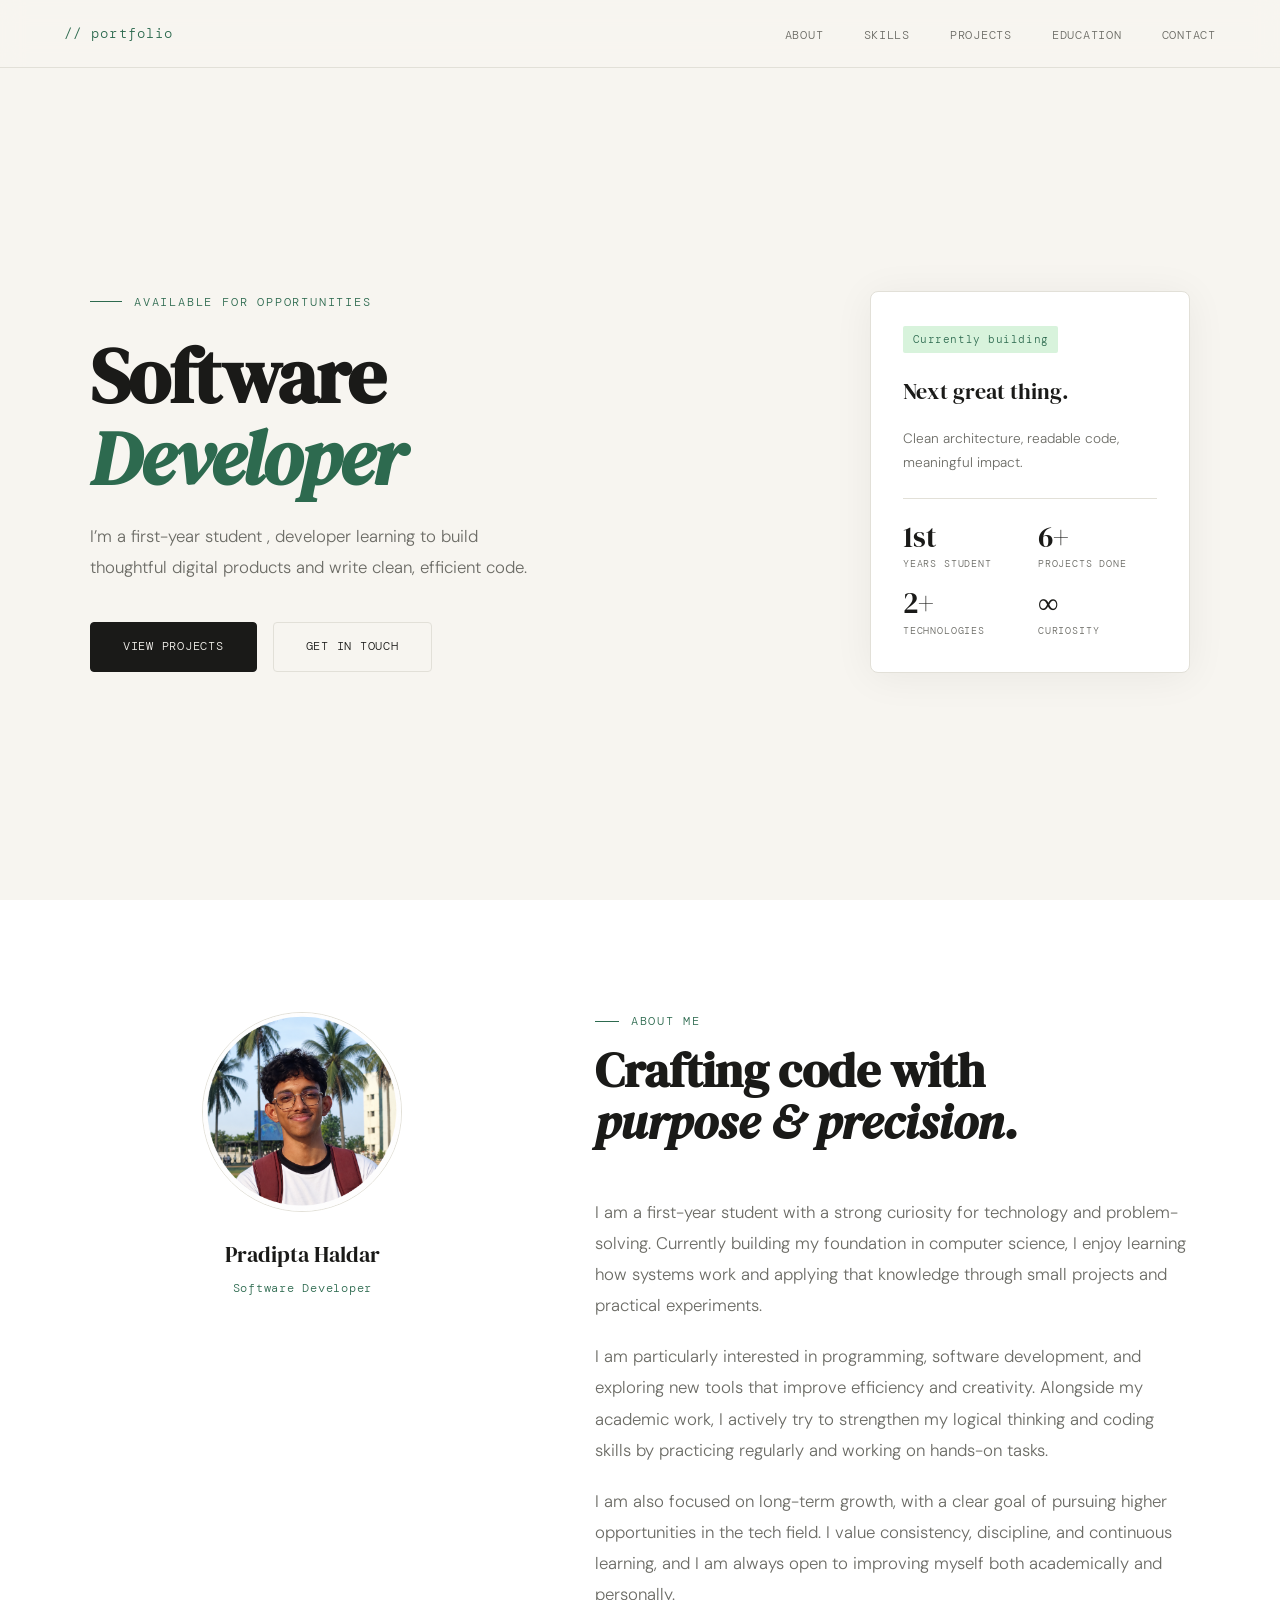
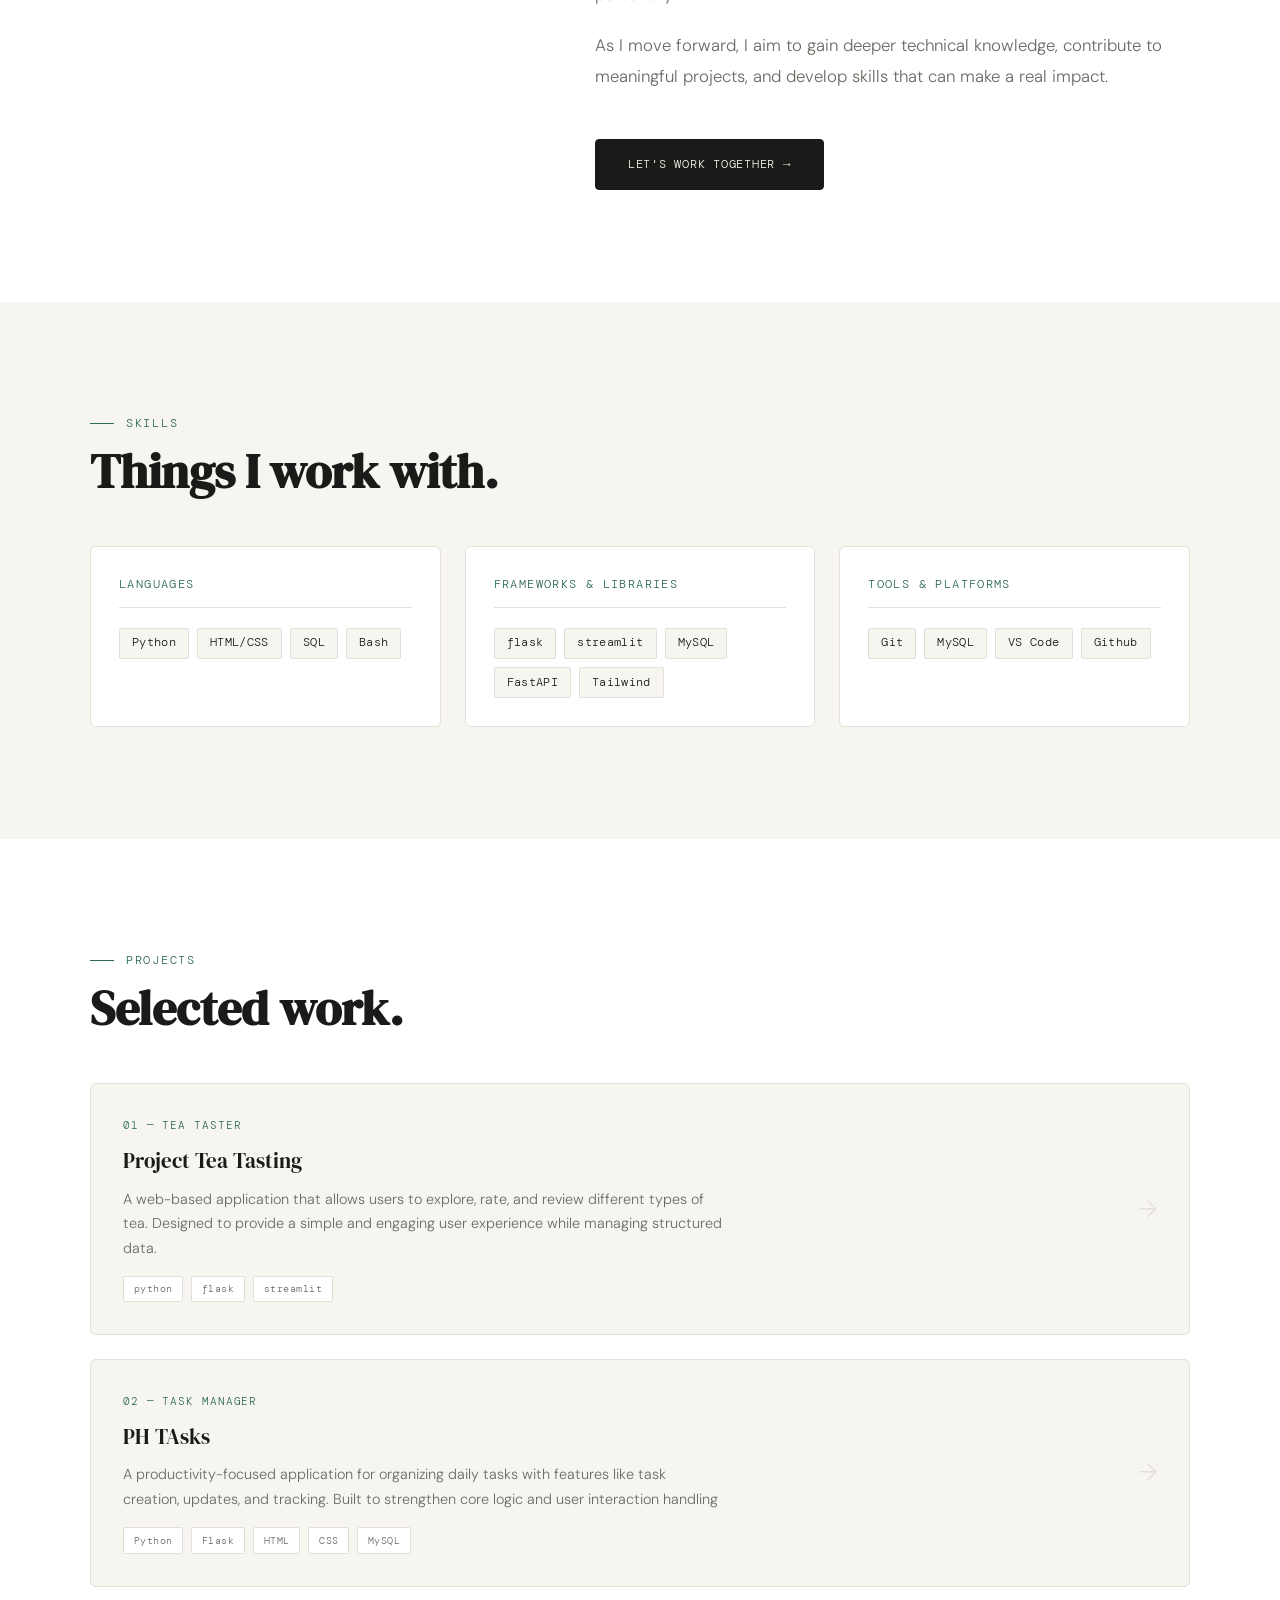
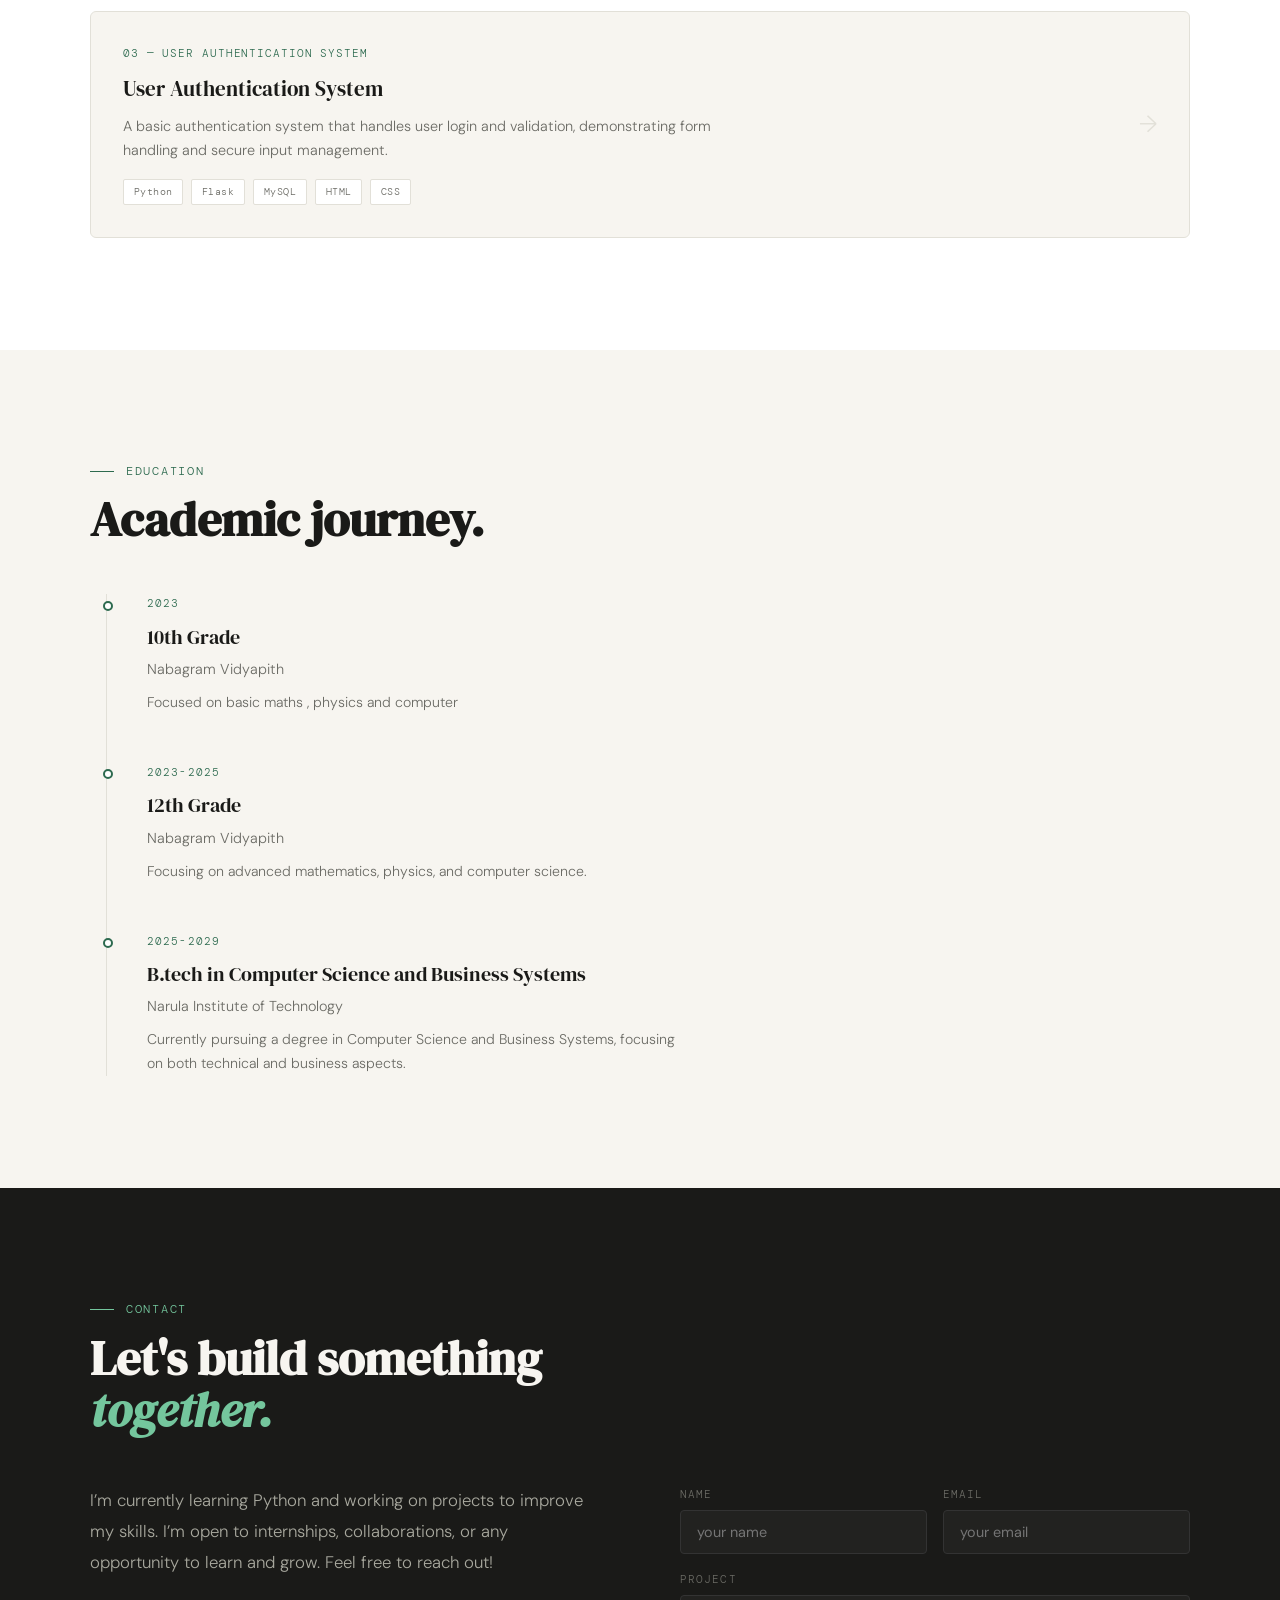
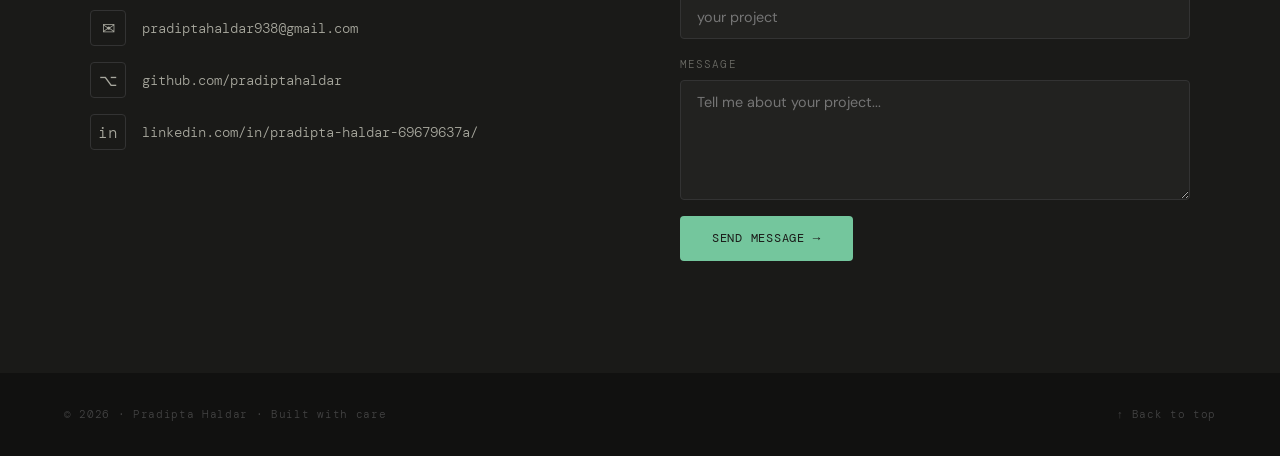
==== index.html @ 2522b7e7 "portfolio setup" ====
<!DOCTYPE html>
<html lang="en">
<head>
  <meta charset="UTF-8" />
  <meta name="viewport" content="width=device-width, initial-scale=1.0"/>
  <title>Portfolio — Software Developer</title>
  <link rel="preconnect" href="https://fonts.googleapis.com">
  <link href="https://fonts.googleapis.com/css2?family=DM+Serif+Display:ital@0;1&family=DM+Mono:wght@300;400;500&family=DM+Sans:wght@300;400;500&display=swap" rel="stylesheet">
  <link rel="stylesheet" href="css/style.css">
</head>
<body>

  <!-- NAV -->
  <nav>
    <a href="#hero" class="nav-logo">// portfolio</a>
    <ul class="nav-links">
      <li><a href="#about">About</a></li>
      <li><a href="#skills">Skills</a></li>
      <li><a href="#projects">Projects</a></li>
      <li><a href="#education">Education</a></li>
      <li><a href="#contact">Contact</a></li>
    </ul>
  </nav>

  <!-- HERO -->
  <section id="hero">
    <div class="hero-grid">
      <div>
        <div class="hero-label">Available for opportunities</div>
        <h1>Software<br><em>Developer</em></h1>
        <p class="hero-desc">
          I’m a first-year student , developer learning to build thoughtful digital products and write clean, efficient code.
        </p>
        <div class="hero-actions">
          <a href="#projects" class="btn btn-primary">View Projects</a>
          <a href="#contact" class="btn btn-outline">Get in Touch</a>
        </div>
      </div>
      <div class="hero-visual">
        <div class="hero-card">
          <span class="card-tag">Currently building</span>
          <div class="card-title">Next great thing.</div>
          <p class="card-description">
              Clean architecture, readable code, meaningful impact.
          </p>
          <div class="card-stats">
            <div>
              <div class="stat-val">1st</div>
              <div class="stat-label">Years student</div>
            </div>
            <div>
              <div class="stat-val">6+</div>
              <div class="stat-label">Projects done</div>
            </div>
            <div>
              <div class="stat-val">2+</div>
              <div class="stat-label">Technologies</div>
            </div>
            <div>
              <div class="stat-val">∞</div>
              <div class="stat-label">Curiosity</div>
            </div>
          </div>
        </div>
      </div>
    </div>
  </section>

  <!-- ABOUT -->
  <section id="about">
    <div class="section-inner">
      <div class="about-grid">
        <div class="about-sticky">
          <div class="avatar-box">
    <img src="images/profile.jpg" alt="Profile Picture">
</div>
          <div class="about-name">Pradipta Haldar</div>
          <div class="about-role">Software Developer</div>
        </div>
        <div class="about-text fade-in">
          <div class="section-label">About Me</div>
          <h2>Crafting code with<br><em>purpose &amp; precision.</em></h2>
          <p>
            I am a first-year student with a strong curiosity for technology and problem-solving. Currently building my foundation in computer science, I enjoy learning how systems work and applying that knowledge through small projects and practical experiments.
          </p>
          <p>
            I am particularly interested in programming, software development, and exploring new tools that improve efficiency and creativity. Alongside my academic work, I actively try to strengthen my logical thinking and coding skills by practicing regularly and working on hands-on tasks.
          </p>
          <p>
            I am also focused on long-term growth, with a clear goal of pursuing higher opportunities in the tech field. I value consistency, discipline, and continuous learning, and I am always open to improving myself both academically and personally.
          </p>
          <p>
            As I move forward, I aim to gain deeper technical knowledge, contribute to meaningful projects, and develop skills that can make a real impact.
          </p>
          <br>
          <a href="#contact" class="btn btn-primary about-button">
            Let's work together →
          </a>
        </div>
      </div>
    </div>
  </section>

  <!-- SKILLS -->
  <section id="skills">
    <div class="section-inner">
      <div class="section-label">Skills</div>
      <h2>Things I work with.</h2>
      <div class="skills-grid">
        <div class="skill-group fade-in">
          <div class="skill-group-title">Languages</div>
          <ul class="skill-list">
            <li class="skill-tag">Python</li>
            <li class="skill-tag">HTML/CSS</li>
            <li class="skill-tag">SQL</li>
            <li class="skill-tag">Bash</li>
          </ul>
        </div>
        <div class="skill-group fade-in">
          <div class="skill-group-title">Frameworks &amp; Libraries</div>
          <ul class="skill-list">
            <li class="skill-tag">flask</li>
            <li class="skill-tag">streamlit</li>
            <li class="skill-tag">MySQL</li>
            <li class="skill-tag">FastAPI</li>
            <li class="skill-tag">Tailwind</li>
          </ul>
        </div>
        <div class="skill-group fade-in">
          <div class="skill-group-title">Tools &amp; Platforms</div>
          <ul class="skill-list">
            <li class="skill-tag">Git</li>
            <li class="skill-tag">MySQL</li>
            <li class="skill-tag">VS Code</li>
            <li class="skill-tag">Github</li>
          </ul>
        </div>
      </div>
    </div>
  </section>

  <!-- PROJECTS -->
  <section id="projects">
    <div class="section-inner">
      <div class="section-label">Projects</div>
      <h2>Selected work.</h2>
      <div class="projects-list">

        <a href="#" class="project-card fade-in">
          <div>
            <div class="project-meta">01 — Tea Taster</div>
            <div class="project-name">Project Tea Tasting</div>
            <div class="project-desc">A web-based application that allows users to explore, rate, and review different types of tea. Designed to provide a simple and engaging user experience while managing structured data.</div>
            <div class="project-tags">
              <span class="project-tag">python</span>
              <span class="project-tag">flask</span>
              <span class="project-tag">streamlit</span>
            </div>
          </div>
          <div class="project-arrow">→</div>
        </a>

        <a href="#" class="project-card fade-in">
          <div>
            <div class="project-meta">02 — Task Manager</div>
            <div class="project-name">PH TAsks</div>
            <div class="project-desc">A productivity-focused application for organizing daily tasks with features like task creation, updates, and tracking. Built to strengthen core logic and user interaction handling</div>
            <div class="project-tags">
              <span class="project-tag">Python</span>
              <span class="project-tag">Flask</span>
              <span class="project-tag">HTML</span>
              <span class="project-tag">CSS</span>
              <span class="project-tag">MySQL</span>
            </div>
          </div>
          <div class="project-arrow">→</div>
        </a>

        <a href="#" class="project-card fade-in">
          <div>
            <div class="project-meta">03 — User Authentication System</div>
            <div class="project-name">User Authentication System</div>
            <div class="project-desc">A basic authentication system that handles user login and validation, demonstrating form handling and secure input management.</div>
            <div class="project-tags">
              <span class="project-tag">Python</span>
              <span class="project-tag">Flask</span>
              <span class="project-tag">MySQL</span>
              <span class="project-tag">HTML</span>
              <span class="project-tag">CSS</span>
            </div>
          </div>
          <div class="project-arrow">→</div>
        </a>

      </div>
    </div>
  </section>

  <!-- EDUCATION -->
  <section id="education">
    <div class="section-inner">
      <div class="section-label">Education</div>
      <h2>Academic journey.</h2>
      <div class="edu-list">

        <div class="edu-item fade-in">
          <div class="edu-year">2023</div>
          <div class="edu-degree">10th Grade</div>
          <div class="edu-school">Nabagram Vidyapith</div>
          <div class="edu-desc">Focused on basic maths , physics and computer</div>
        </div>

        <div class="edu-item fade-in">
          <div class="edu-year">2023-2025</div>
          <div class="edu-degree">12th Grade</div>
          <div class="edu-school">Nabagram Vidyapith</div>
          <div class="edu-desc">Focusing on advanced mathematics, physics, and computer science.</div>
        </div>

        <div class="edu-item fade-in">
          <div class="edu-year">2025-2029</div>
          <div class="edu-degree">B.tech in Computer Science and Business Systems</div>
          <div class="edu-school">Narula Institute of Technology</div>
          <div class="edu-desc">Currently pursuing a degree in Computer Science and Business Systems, focusing on both technical and business aspects. </div>
        </div>

      </div>
    </div>
  </section>

  <!-- CONTACT -->
  <section id="contact">
    <div class="section-inner">
      <div class="section-label">Contact</div>
      <h2>Let's build something<br><em class="contact-heading-accent">together.</em></h2>
      <div class="contact-grid">
        <div>
          <p class="contact-intro">
            I’m currently learning Python and working on projects to improve my skills. I’m open to internships, collaborations, or any opportunity to learn and grow. Feel free to reach out!  
          </p>
          <div class="contact-links">
            <a href="mailto:pradiptahaldar938@gmail.com" class="contact-link">
              <span class="contact-link-icon">✉</span>
              pradiptahaldar938@gmail.com
            </a>
            <a href="https://github.com/pradiptahaldar" class="contact-link" target="_blank">
              <span class="contact-link-icon">⌥</span>
              github.com/pradiptahaldar
            </a>
            <a href="https://www.linkedin.com/in/pradipta-haldar-69679637a/" class="contact-link" target="_blank">
              <span class="contact-link-icon">in</span>
              linkedin.com/in/pradipta-haldar-69679637a/
            </a>
          </div>
        </div>
        <div>
          <form class="contact-form" onsubmit="handleForm(event)">
            <div class="form-row">
              <div class="form-field">
                <label>Name</label>
                <input type="text" placeholder="your name" />
              </div>
              <div class="form-field">
                <label>Email</label>
                <input type="email" placeholder="your email" />
              </div>
            </div>
            <div class="form-field">
              <label>Project</label>
              <input type="text" placeholder="your project" />
            </div>
            <div class="form-field">
              <label>Message</label>
              <textarea placeholder="Tell me about your project..."></textarea>
            </div>
            <button type="submit" class="btn-send">Send Message →</button>
          </form>
        </div>
      </div>
    </div>
  </section>

  <!-- FOOTER -->
  <footer>
    <script src="js/animations.js"></script>
    <script src="js/contact.js"></script>
    <span class="footer-copy">© 2026 · Pradipta Haldar · Built with care</span>
    <a href="#hero" class="footer-back">↑ Back to top</a>
  </footer>

</body>
</html>
---- css/style.css ----
:root {
      --bg: #F7F5F0;
      --surface: #FFFFFF;
      --ink: #1A1A18;
      --ink-muted: #6B6B65;
      --accent: #2D6A4F;
      --accent-light: #D8F3DC;
      --border: #E2E0D8;
      --serif: 'DM Serif Display', Georgia, serif;
      --mono: 'DM Mono', monospace;
      --sans: 'DM Sans', sans-serif;
      --radius: 4px;
      --transition: 0.25s ease;
    }

    *, *::before, *::after { box-sizing: border-box; margin: 0; padding: 0; }

    html { scroll-behavior: smooth; }

    body {
      background: var(--bg);
      color: var(--ink);
      font-family: var(--sans);
      font-weight: 300;
      line-height: 1.7;
      font-size: 16px;
    }

    /* ── NAV ── */
    nav {
      position: fixed;
      top: 0; left: 0; right: 0;
      z-index: 100;
      display: flex;
      align-items: center;
      justify-content: space-between;
      padding: 1.25rem 4rem;
      background: rgba(247, 245, 240, 0.88);
      backdrop-filter: blur(12px);
      border-bottom: 1px solid var(--border);
    }

    .nav-logo {
      font-family: var(--mono);
      font-size: 0.85rem;
      letter-spacing: 0.08em;
      color: var(--accent);
      text-decoration: none;
    }

    .nav-links {
      display: flex;
      gap: 2.5rem;
      list-style: none;
    }

    .nav-links a {
      font-family: var(--mono);
      font-size: 0.78rem;
      letter-spacing: 0.06em;
      text-decoration: none;
      color: var(--ink-muted);
      transition: color var(--transition);
      text-transform: uppercase;
    }

    .nav-links a:hover { color: var(--accent); }

    /* ── HERO ── */
    #hero {
      min-height: 100vh;
      display: flex;
      align-items: center;
      padding: 8rem 4rem 4rem;
      position: relative;
      overflow: hidden;
    }

    .hero-grid {
      display: grid;
      grid-template-columns: 1fr 1fr;
      gap: 4rem;
      align-items: center;
      max-width: 1100px;
      margin: 0 auto;
      width: 100%;
    }

    .hero-label {
      font-family: var(--mono);
      font-size: 0.75rem;
      letter-spacing: 0.15em;
      text-transform: uppercase;
      color: var(--accent);
      margin-bottom: 1.5rem;
      display: flex;
      align-items: center;
      gap: 0.75rem;
    }

    .hero-label::before {
      content: '';
      display: inline-block;
      width: 2rem;
      height: 1px;
      background: var(--accent);
    }

    h1 {
      font-family: var(--serif);
      font-size: clamp(3rem, 6vw, 5.5rem);
      line-height: 1.05;
      letter-spacing: -0.02em;
      margin-bottom: 1.5rem;
      color: var(--ink);
    }

    h1 em {
      font-style: italic;
      color: var(--accent);
    }

    .hero-desc {
      font-size: 1.05rem;
      color: var(--ink-muted);
      max-width: 440px;
      line-height: 1.8;
      margin-bottom: 2.5rem;
    }

    .hero-actions {
      display: flex;
      gap: 1rem;
      flex-wrap: wrap;
    }

    .btn {
      font-family: var(--mono);
      font-size: 0.78rem;
      letter-spacing: 0.06em;
      text-transform: uppercase;
      text-decoration: none;
      padding: 0.85rem 2rem;
      border-radius: var(--radius);
      transition: all var(--transition);
      display: inline-block;
    }

    .btn-primary {
      background: var(--ink);
      color: var(--bg);
      border: 1px solid var(--ink);
    }

    .btn-primary:hover {
      background: var(--accent);
      border-color: var(--accent);
    }

    .btn-outline {
      background: transparent;
      color: var(--ink);
      border: 1px solid var(--border);
    }

    .btn-outline:hover {
      border-color: var(--ink);
    }

    .hero-visual {
      display: flex;
      justify-content: flex-end;
    }

    .hero-card {
      background: var(--surface);
      border: 1px solid var(--border);
      border-radius: 8px;
      padding: 2rem;
      width: 320px;
      box-shadow: 0 4px 40px rgba(0,0,0,0.06);
      animation: float 5s ease-in-out infinite;
    }

    @keyframes float {
      0%, 100% { transform: translateY(0); }
      50% { transform: translateY(-12px); }
    }

    .card-tag {
      font-family: var(--mono);
      font-size: 0.7rem;
      color: var(--accent);
      background: var(--accent-light);
      padding: 0.25rem 0.6rem;
      border-radius: 2px;
      display: inline-block;
      margin-bottom: 1.25rem;
      letter-spacing: 0.05em;
    }

    .card-title {
      font-family: var(--serif);
      font-size: 1.4rem;
      margin-bottom: 1rem;
    }

    .card-stats {
      display: grid;
      grid-template-columns: 1fr 1fr;
      gap: 1rem;
      margin-top: 1.5rem;
      padding-top: 1.5rem;
      border-top: 1px solid var(--border);
    }

    .stat-val {
      font-family: var(--serif);
      font-size: 1.8rem;
      color: var(--ink);
      line-height: 1;
    }

    .stat-label {
      font-family: var(--mono);
      font-size: 0.65rem;
      color: var(--ink-muted);
      text-transform: uppercase;
      letter-spacing: 0.08em;
      margin-top: 0.25rem;
    }

    /* ── SECTIONS COMMON ── */
    section {
      padding: 7rem 4rem;
    }

    .section-inner {
      max-width: 1100px;
      margin: 0 auto;
    }

    .section-label {
      font-family: var(--mono);
      font-size: 0.72rem;
      letter-spacing: 0.15em;
      text-transform: uppercase;
      color: var(--accent);
      margin-bottom: 0.75rem;
      display: flex;
      align-items: center;
      gap: 0.75rem;
    }

    .section-label::before {
      content: '';
      display: inline-block;
      width: 1.5rem;
      height: 1px;
      background: var(--accent);
    }

    h2 {
      font-family: var(--serif);
      font-size: clamp(2rem, 4vw, 3rem);
      line-height: 1.1;
      margin-bottom: 3rem;
    }

    /* ── ABOUT ── */
    #about { background: var(--surface); }

    .about-grid {
      display: grid;
      grid-template-columns: 1fr 1.4fr;
      gap: 5rem;
      align-items: start;
    }

    .about-sticky { position: sticky; top: 8rem; text-align: center; }

    .avatar-box {
        width: 200px;
        height: 200px;
        border-radius: 50%;
        overflow: hidden;
        background: var(--accent-light);
        border: 1px solid var(--border);
        margin:0 auto 1.5rem;
        }

    .avatar-box img {
        width: 100%;
        height: 100%;
        object-fit: cover;
        display: block;
        }

    .about-name {
      font-family: var(--serif);
      font-size: 1.4rem;
      margin-bottom: 0.25rem;
    }

    .about-role {
      font-family: var(--mono);
      font-size: 0.78rem;
      color: var(--accent);
      letter-spacing: 0.06em;
    }

    .about-text p {
      color: var(--ink-muted);
      margin-bottom: 1.25rem;
      font-size: 1.05rem;
      line-height: 1.85;
    }

    .about-text p:last-child { margin-bottom: 0; }

    /* ── SKILLS ── */
    #skills { background: var(--bg); }

    .skills-grid {
      display: grid;
      grid-template-columns: repeat(3, 1fr);
      gap: 1.5rem;
    }

    .skill-group {
      background: var(--surface);
      border: 1px solid var(--border);
      border-radius: 6px;
      padding: 1.75rem;
      transition: box-shadow var(--transition);
    }

    .skill-group:hover {
      box-shadow: 0 8px 30px rgba(0,0,0,0.07);
    }

    .skill-group-title {
      font-family: var(--mono);
      font-size: 0.72rem;
      letter-spacing: 0.12em;
      text-transform: uppercase;
      color: var(--accent);
      margin-bottom: 1.25rem;
      padding-bottom: 0.75rem;
      border-bottom: 1px solid var(--border);
    }

    .skill-list {
      list-style: none;
      display: flex;
      flex-wrap: wrap;
      gap: 0.5rem;
    }

    .skill-tag {
      font-family: var(--mono);
      font-size: 0.72rem;
      background: var(--bg);
      border: 1px solid var(--border);
      padding: 0.3rem 0.75rem;
      border-radius: 2px;
      color: var(--ink);
      letter-spacing: 0.03em;
      transition: all var(--transition);
    }

    .skill-tag:hover {
      background: var(--accent-light);
      border-color: var(--accent);
      color: var(--accent);
    }

    /* ── PROJECTS ── */
    #projects { background: var(--surface); }

    .projects-list {
      display: flex;
      flex-direction: column;
      gap: 1.5rem;
    }

    .project-card {
      display: grid;
      grid-template-columns: 1fr auto;
      gap: 2rem;
      align-items: center;
      padding: 2rem;
      border: 1px solid var(--border);
      border-radius: 6px;
      background: var(--bg);
      text-decoration: none;
      color: inherit;
      transition: all var(--transition);
      position: relative;
      overflow: hidden;
    }

    .project-card::before {
      content: '';
      position: absolute;
      left: 0; top: 0; bottom: 0;
      width: 3px;
      background: var(--accent);
      transform: scaleY(0);
      transition: transform var(--transition);
      transform-origin: bottom;
    }

    .project-card:hover::before { transform: scaleY(1); }
    .project-card:hover { box-shadow: 0 8px 30px rgba(0,0,0,0.07); }

    .project-meta {
      font-family: var(--mono);
      font-size: 0.7rem;
      color: var(--accent);
      letter-spacing: 0.08em;
      text-transform: uppercase;
      margin-bottom: 0.5rem;
    }

    .project-name {
      font-family: var(--serif);
      font-size: 1.3rem;
      margin-bottom: 0.5rem;
    }

    .project-desc {
      font-size: 0.9rem;
      color: var(--ink-muted);
      max-width: 600px;
      line-height: 1.7;
    }

    .project-tags {
      display: flex;
      gap: 0.5rem;
      margin-top: 1rem;
      flex-wrap: wrap;
    }

    .project-tag {
      font-family: var(--mono);
      font-size: 0.65rem;
      letter-spacing: 0.05em;
      color: var(--ink-muted);
      background: var(--surface);
      border: 1px solid var(--border);
      padding: 0.2rem 0.6rem;
      border-radius: 2px;
    }

    .project-arrow {
      font-size: 1.5rem;
      color: var(--border);
      transition: color var(--transition), transform var(--transition);
    }

    .project-card:hover .project-arrow {
      color: var(--accent);
      transform: translateX(4px);
    }

    /* ── EDUCATION ── */
    #education { background: var(--bg); }

    .edu-list {
      display: flex;
      flex-direction: column;
      gap: 0;
      border-left: 1px solid var(--border);
      padding-left: 2.5rem;
      margin-left: 1rem;
    }

    .edu-item {
      position: relative;
      padding-bottom: 3rem;
    }

    .edu-item:last-child { padding-bottom: 0; }

    .edu-item::before {
      content: '';
      position: absolute;
      left: -2.5rem;
      top: 0.4rem;
      width: 10px;
      height: 10px;
      border-radius: 50%;
      background: var(--surface);
      border: 2px solid var(--accent);
      transform: translateX(-4px);
    }

    .edu-year {
      font-family: var(--mono);
      font-size: 0.7rem;
      color: var(--accent);
      letter-spacing: 0.1em;
      text-transform: uppercase;
      margin-bottom: 0.4rem;
    }

    .edu-degree {
      font-family: var(--serif);
      font-size: 1.25rem;
      margin-bottom: 0.2rem;
    }

    .edu-school {
      font-size: 0.9rem;
      color: var(--ink-muted);
    }

    .edu-desc {
      margin-top: 0.6rem;
      font-size: 0.88rem;
      color: var(--ink-muted);
      max-width: 540px;
      line-height: 1.7;
    }

    /* ── CONTACT ── */
    #contact {
      background: var(--ink);
      color: var(--bg);
    }

    #contact .section-label {
      color: #74C69D;
    }

    #contact .section-label::before {
      background: #74C69D;
    }

    #contact h2 {
      color: var(--bg);
    }

    .contact-grid {
      display: grid;
      grid-template-columns: 1fr 1fr;
      gap: 5rem;
      align-items: start;
    }

    .contact-intro {
      color: #A8A89E;
      font-size: 1.05rem;
      line-height: 1.85;
      margin-bottom: 2rem;
    }

    .contact-links {
      display: flex;
      flex-direction: column;
      gap: 1rem;
    }

    .contact-link {
      display: flex;
      align-items: center;
      gap: 1rem;
      text-decoration: none;
      color: #A8A89E;
      font-family: var(--mono);
      font-size: 0.85rem;
      transition: color var(--transition);
    }

    .contact-link:hover { color: #74C69D; }

    .contact-link-icon {
      width: 36px;
      height: 36px;
      border: 1px solid #333;
      border-radius: 4px;
      display: flex;
      align-items: center;
      justify-content: center;
      font-size: 1rem;
      flex-shrink: 0;
    }

    .contact-form {
      display: flex;
      flex-direction: column;
      gap: 1rem;
    }

    .form-row {
      display: grid;
      grid-template-columns: 1fr 1fr;
      gap: 1rem;
    }

    .form-field {
      display: flex;
      flex-direction: column;
      gap: 0.4rem;
    }

    .form-field label {
      font-family: var(--mono);
      font-size: 0.68rem;
      letter-spacing: 0.1em;
      text-transform: uppercase;
      color: #6B6B65;
    }

    .form-field input,
    .form-field textarea {
      background: #222220;
      border: 1px solid #333;
      border-radius: var(--radius);
      padding: 0.75rem 1rem;
      color: var(--bg);
      font-family: var(--sans);
      font-size: 0.9rem;
      outline: none;
      transition: border-color var(--transition);
      resize: vertical;
    }

    .form-field input:focus,
    .form-field textarea:focus {
      border-color: #74C69D;
    }

    .form-field textarea { min-height: 120px; }

    .btn-send {
      font-family: var(--mono);
      font-size: 0.78rem;
      letter-spacing: 0.06em;
      text-transform: uppercase;
      background: #74C69D;
      color: var(--ink);
      border: none;
      padding: 0.9rem 2rem;
      border-radius: var(--radius);
      cursor: pointer;
      align-self: flex-start;
      transition: background var(--transition);
    }

    .btn-send:hover { background: #52B788; }

    /* ── FOOTER ── */
    footer {
      background: #111110;
      padding: 2rem 4rem;
      display: flex;
      align-items: center;
      justify-content: space-between;
    }

    .footer-copy {
      font-family: var(--mono);
      font-size: 0.7rem;
      color: #444;
      letter-spacing: 0.06em;
    }

    .footer-back {
      font-family: var(--mono);
      font-size: 0.7rem;
      color: #444;
      text-decoration: none;
      letter-spacing: 0.06em;
      transition: color var(--transition);
    }

    .footer-back:hover { color: #74C69D; }

    /* ── ANIMATIONS ── */
    .fade-in {
      opacity: 0;
      transform: translateY(24px);
      transition: opacity 0.6s ease, transform 0.6s ease;
    }

    .fade-in.visible {
      opacity: 1;
      transform: translateY(0);
    }

    /* ── RESPONSIVE ── */
    @media (max-width: 900px) {
      nav { padding: 1rem 1.5rem; }
      section { padding: 5rem 1.5rem; }
      #hero { padding: 7rem 1.5rem 3rem; }
      footer { padding: 1.5rem; flex-direction: column; gap: 0.75rem; text-align: center; }

      .hero-grid,
      .about-grid,
      .contact-grid { grid-template-columns: 1fr; gap: 2.5rem; }

      .hero-visual { justify-content: flex-start; }
      .skills-grid { grid-template-columns: 1fr 1fr; }
      .form-row { grid-template-columns: 1fr; }
      .nav-links { gap: 1.5rem; }
    }

    @media (max-width: 600px) {
      .skills-grid { grid-template-columns: 1fr; }
      .nav-links { display: none; }
      h1 { font-size: 2.6rem; }
    }
    .card-description {
        font-size: 0.85rem;
        color: var(--ink-muted);
    }
    .about-button {
        display: inline-block;
    }
    .contact-heading-accent {
        color: #74C69D;
    }
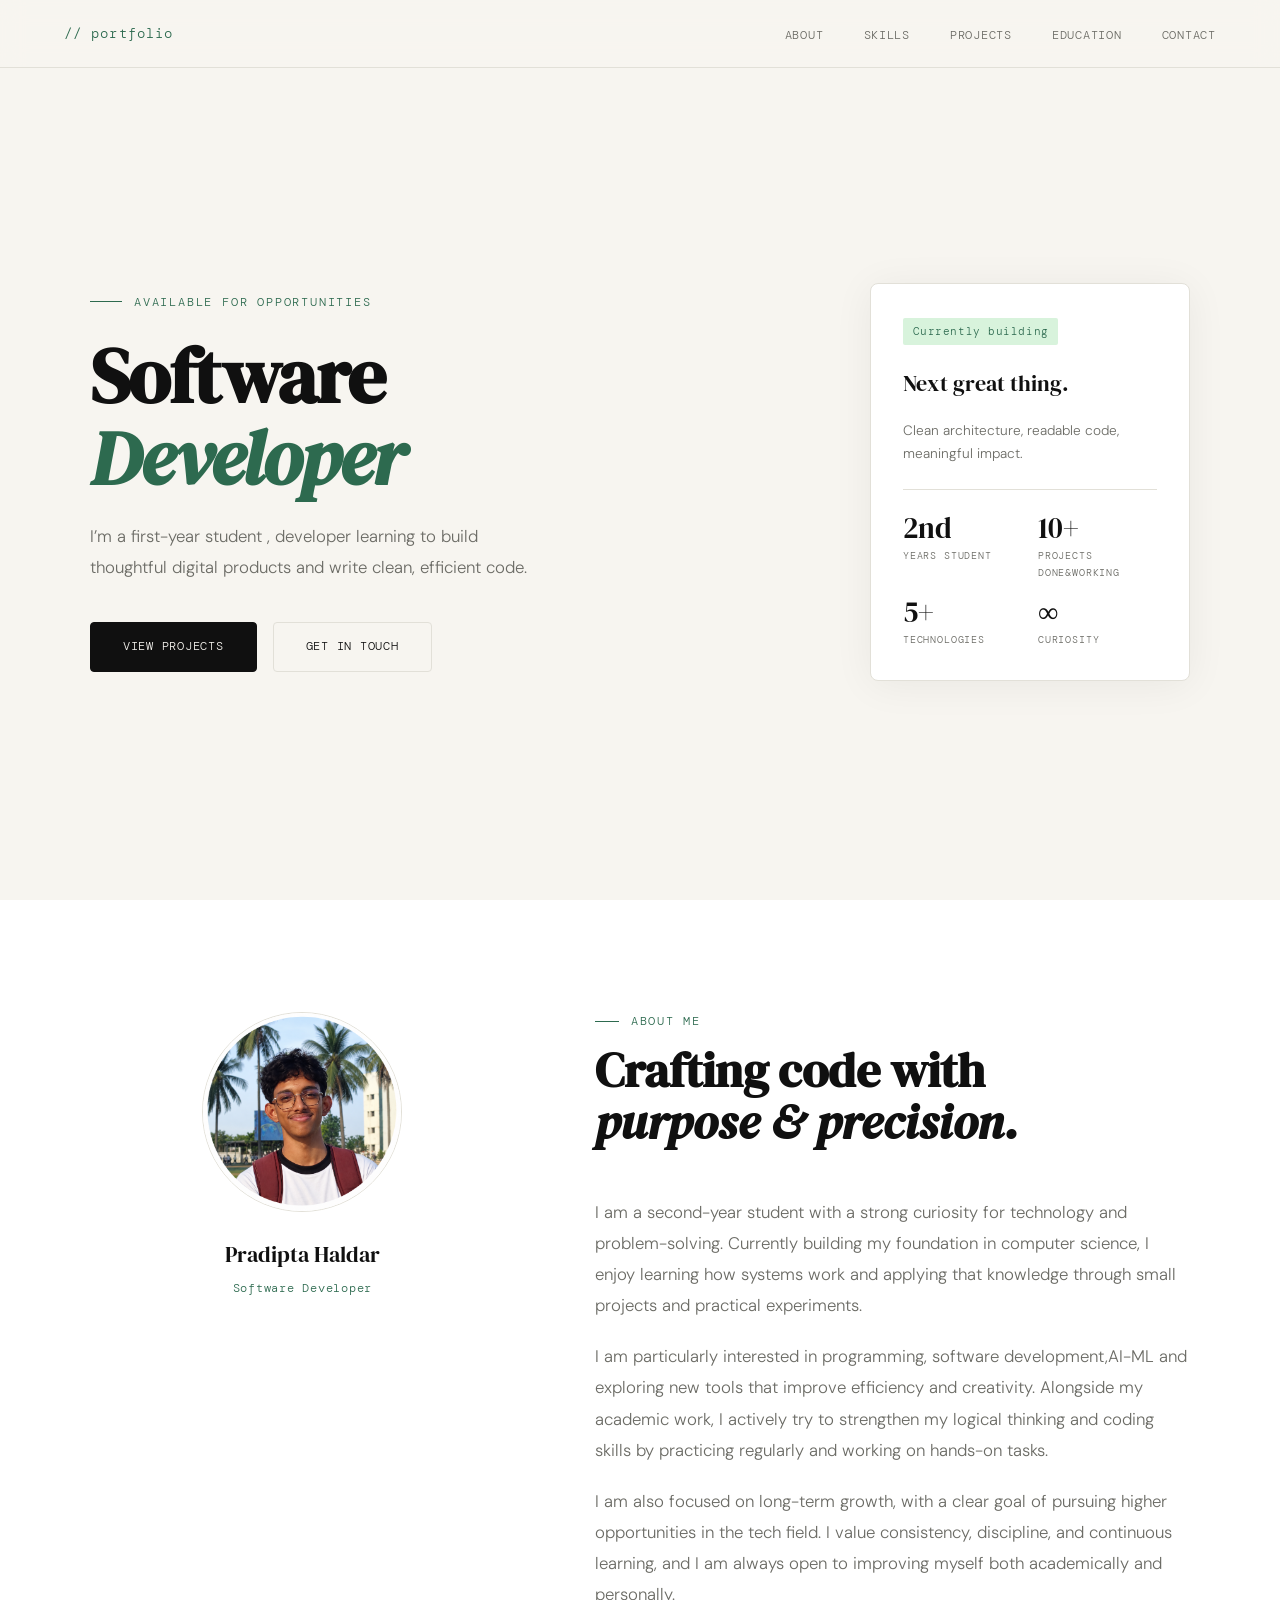
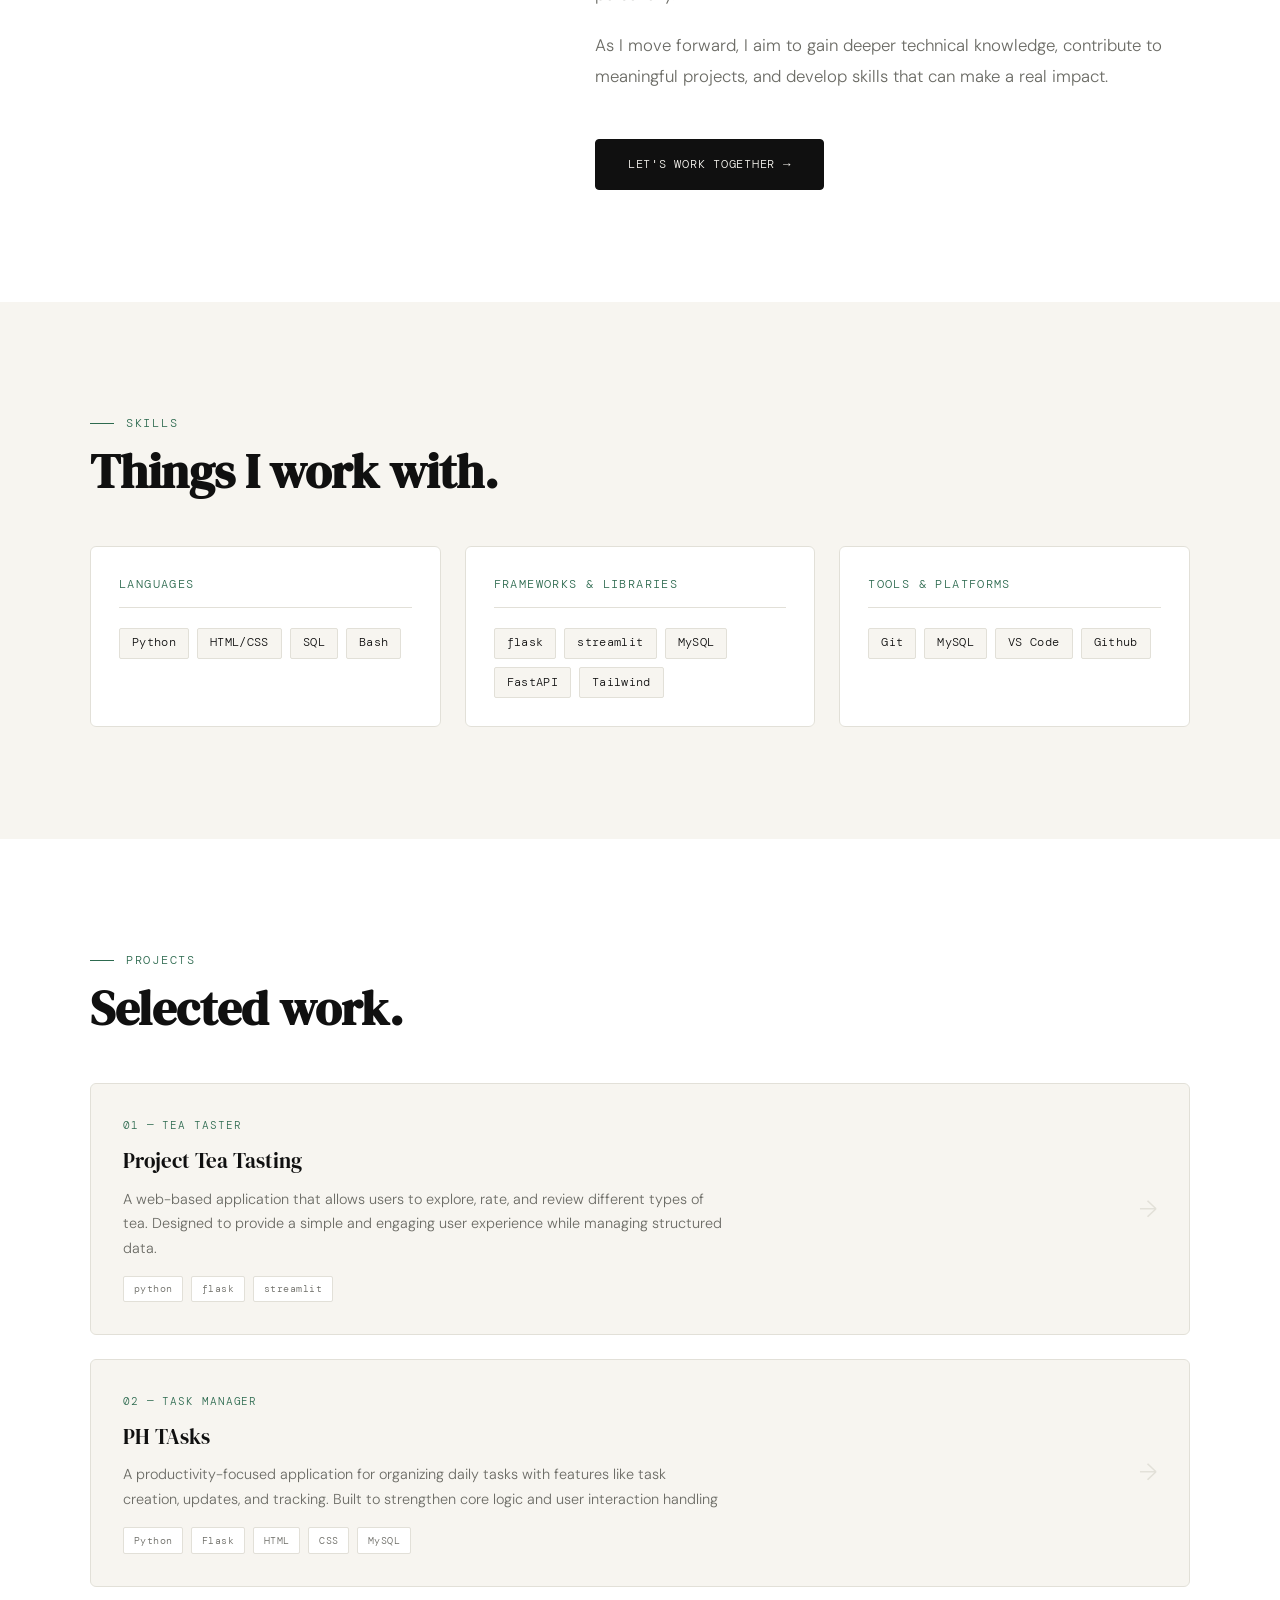
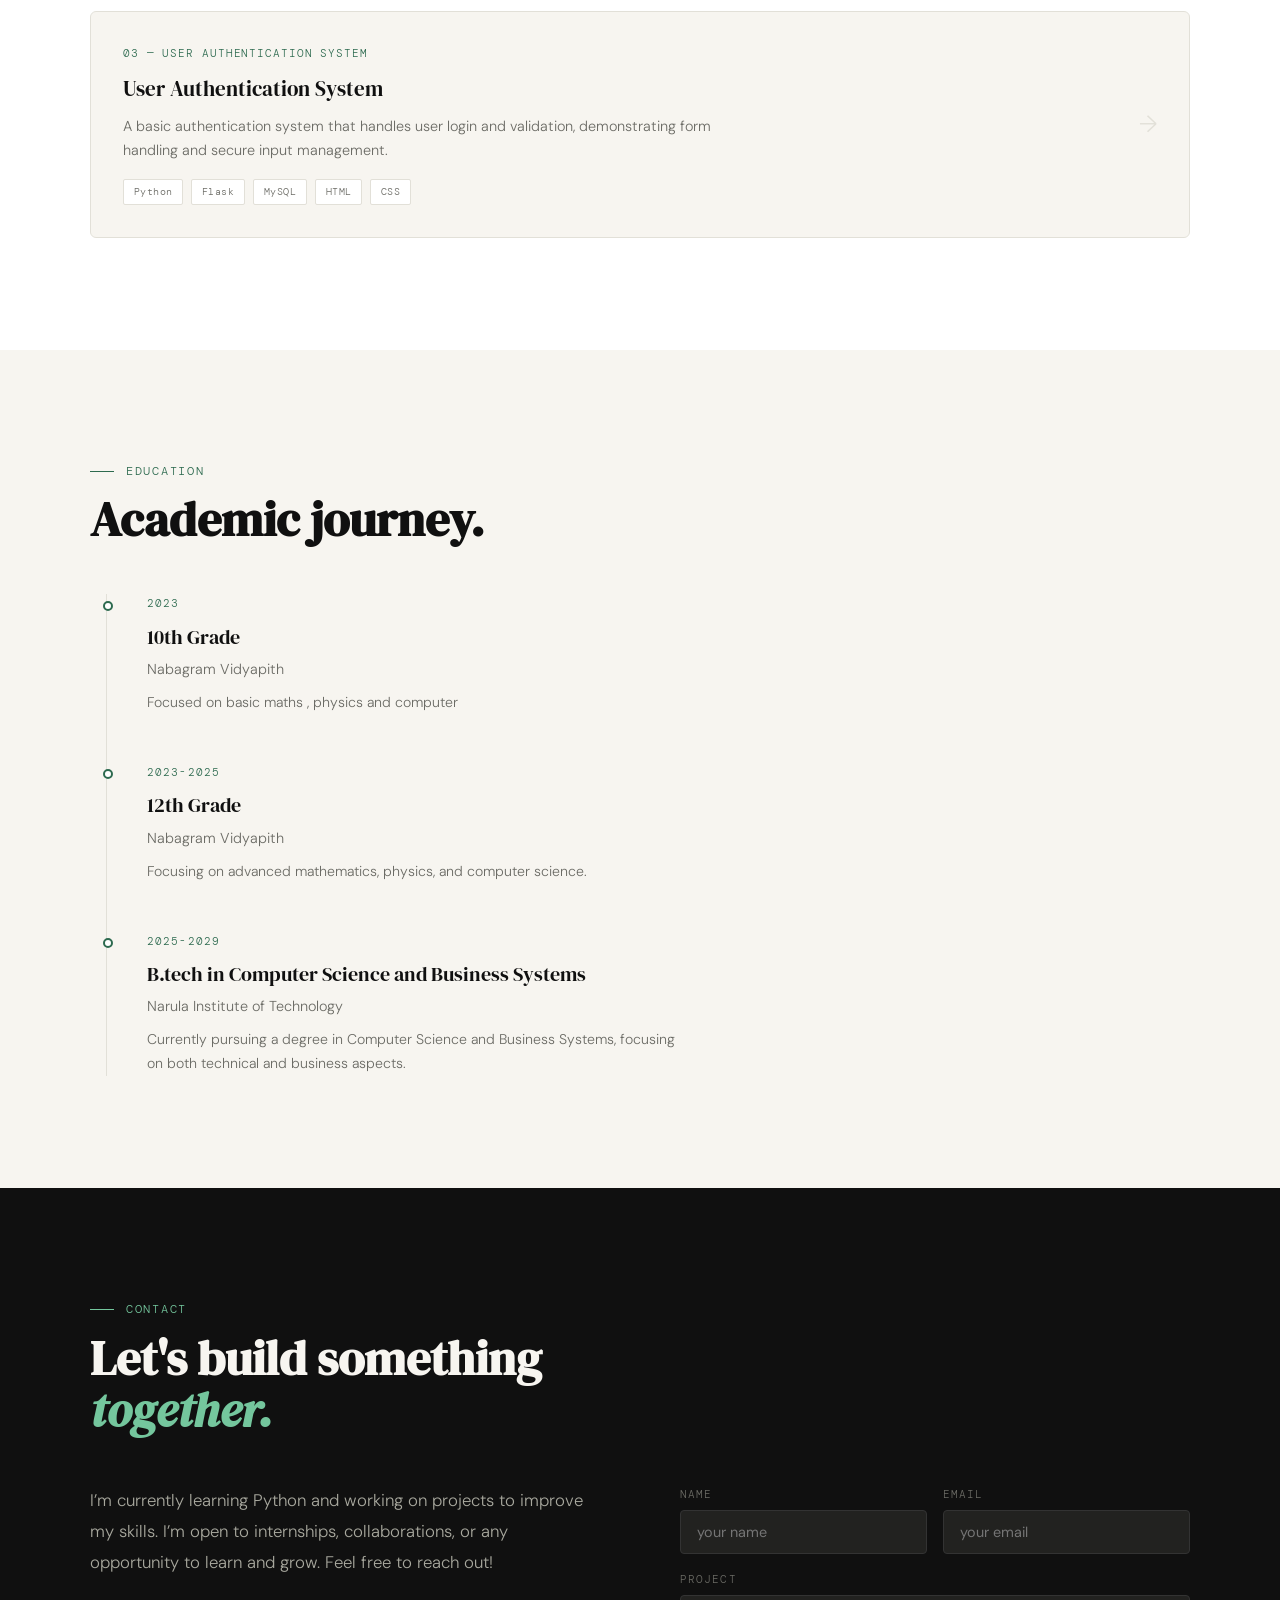
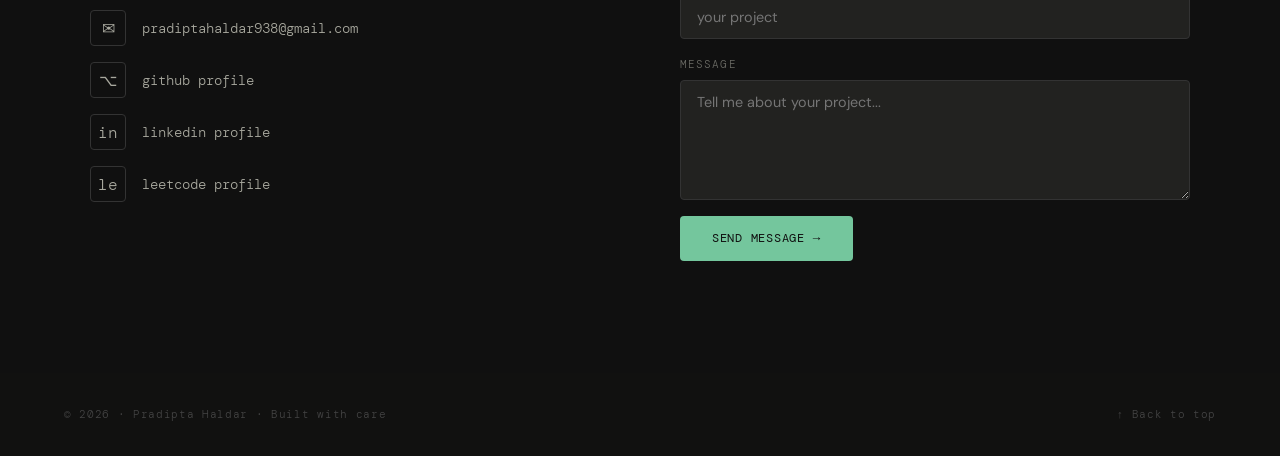
==== commit c86f819f: "Prepare backend for deployment" ====
--- a/index.html
+++ b/index.html
@@ -45,15 +45,15 @@
           </p>
           <div class="card-stats">
             <div>
-              <div class="stat-val">1st</div>
+              <div class="stat-val">2nd</div>
               <div class="stat-label">Years student</div>
             </div>
             <div>
-              <div class="stat-val">6+</div>
-              <div class="stat-label">Projects done</div>
+              <div class="stat-val">10+</div>
+              <div class="stat-label">Projects done&working</div>
             </div>
             <div>
-              <div class="stat-val">2+</div>
+              <div class="stat-val">5+</div>
               <div class="stat-label">Technologies</div>
             </div>
             <div>
@@ -81,10 +81,10 @@
           <div class="section-label">About Me</div>
           <h2>Crafting code with<br><em>purpose &amp; precision.</em></h2>
           <p>
-            I am a first-year student with a strong curiosity for technology and problem-solving. Currently building my foundation in computer science, I enjoy learning how systems work and applying that knowledge through small projects and practical experiments.
+            I am a second-year student with a strong curiosity for technology and problem-solving. Currently building my foundation in computer science, I enjoy learning how systems work and applying that knowledge through small projects and practical experiments.
           </p>
           <p>
-            I am particularly interested in programming, software development, and exploring new tools that improve efficiency and creativity. Alongside my academic work, I actively try to strengthen my logical thinking and coding skills by practicing regularly and working on hands-on tasks.
+            I am particularly interested in programming, software development,AI-ML and exploring new tools that improve efficiency and creativity. Alongside my academic work, I actively try to strengthen my logical thinking and coding skills by practicing regularly and working on hands-on tasks.
           </p>
           <p>
             I am also focused on long-term growth, with a clear goal of pursuing higher opportunities in the tech field. I value consistency, discipline, and continuous learning, and I am always open to improving myself both academically and personally.
@@ -245,35 +245,71 @@
             </a>
             <a href="https://github.com/pradiptahaldar" class="contact-link" target="_blank">
               <span class="contact-link-icon">⌥</span>
-              github.com/pradiptahaldar
+              github profile
             </a>
             <a href="https://www.linkedin.com/in/pradipta-haldar-69679637a/" class="contact-link" target="_blank">
               <span class="contact-link-icon">in</span>
-              linkedin.com/in/pradipta-haldar-69679637a/
+              linkedin profile
+            </a>
+            <a href="https://leetcode.com/u/pradipta_haldar/" class="contact-link" target="_blank">
+              <span class="contact-link-icon">le</span>
+              leetcode profile
             </a>
           </div>
         </div>
         <div>
           <form class="contact-form" onsubmit="handleForm(event)">
+    
             <div class="form-row">
-              <div class="form-field">
-                <label>Name</label>
-                <input type="text" placeholder="your name" />
-              </div>
-              <div class="form-field">
-                <label>Email</label>
-                <input type="email" placeholder="your email" />
-              </div>
-            </div>
+                
+                <div class="form-field">
+                    <label for="name">Name</label>
+                    <input 
+                        type="text" 
+                        id="name"
+                        name="name"
+                        placeholder="your name"
+                        required
+                    />
+                </div>
+
+                <div class="form-field">
+                    <label for="email">Email</label>
+                    <input 
+                        type="email" 
+                        id="email"
+                        name="email"
+                        placeholder="your email"
+                        required
+                    />
+                </div>
+
+            </div>
+
             <div class="form-field">
-              <label>Project</label>
-              <input type="text" placeholder="your project" />
-            </div>
+                <label for="project">Project</label>
+                <input 
+                    type="text"
+                    id="project"
+                    name="project"
+                    placeholder="your project"
+                />
+            </div>
+
             <div class="form-field">
-              <label>Message</label>
-              <textarea placeholder="Tell me about your project..."></textarea>
-            </div>
-            <button type="submit" class="btn-send">Send Message →</button>
+                <label for="message">Message</label>
+                <textarea 
+                    id="message"
+                    name="message"
+                    placeholder="Tell me about your project..."
+                    required
+                ></textarea>
+            </div>
+
+            <button type="submit" class="btn-send">
+                Send Message →
+            </button>
+
           </form>
         </div>
       </div>
--- a/css/style.css
+++ b/css/style.css
@@ -1,7 +1,7 @@
 :root {
       --bg: #F7F5F0;
       --surface: #FFFFFF;
-      --ink: #1A1A18;
+      --ink: #101010;
       --ink-muted: #6B6B65;
       --accent: #2D6A4F;
       --accent-light: #D8F3DC;
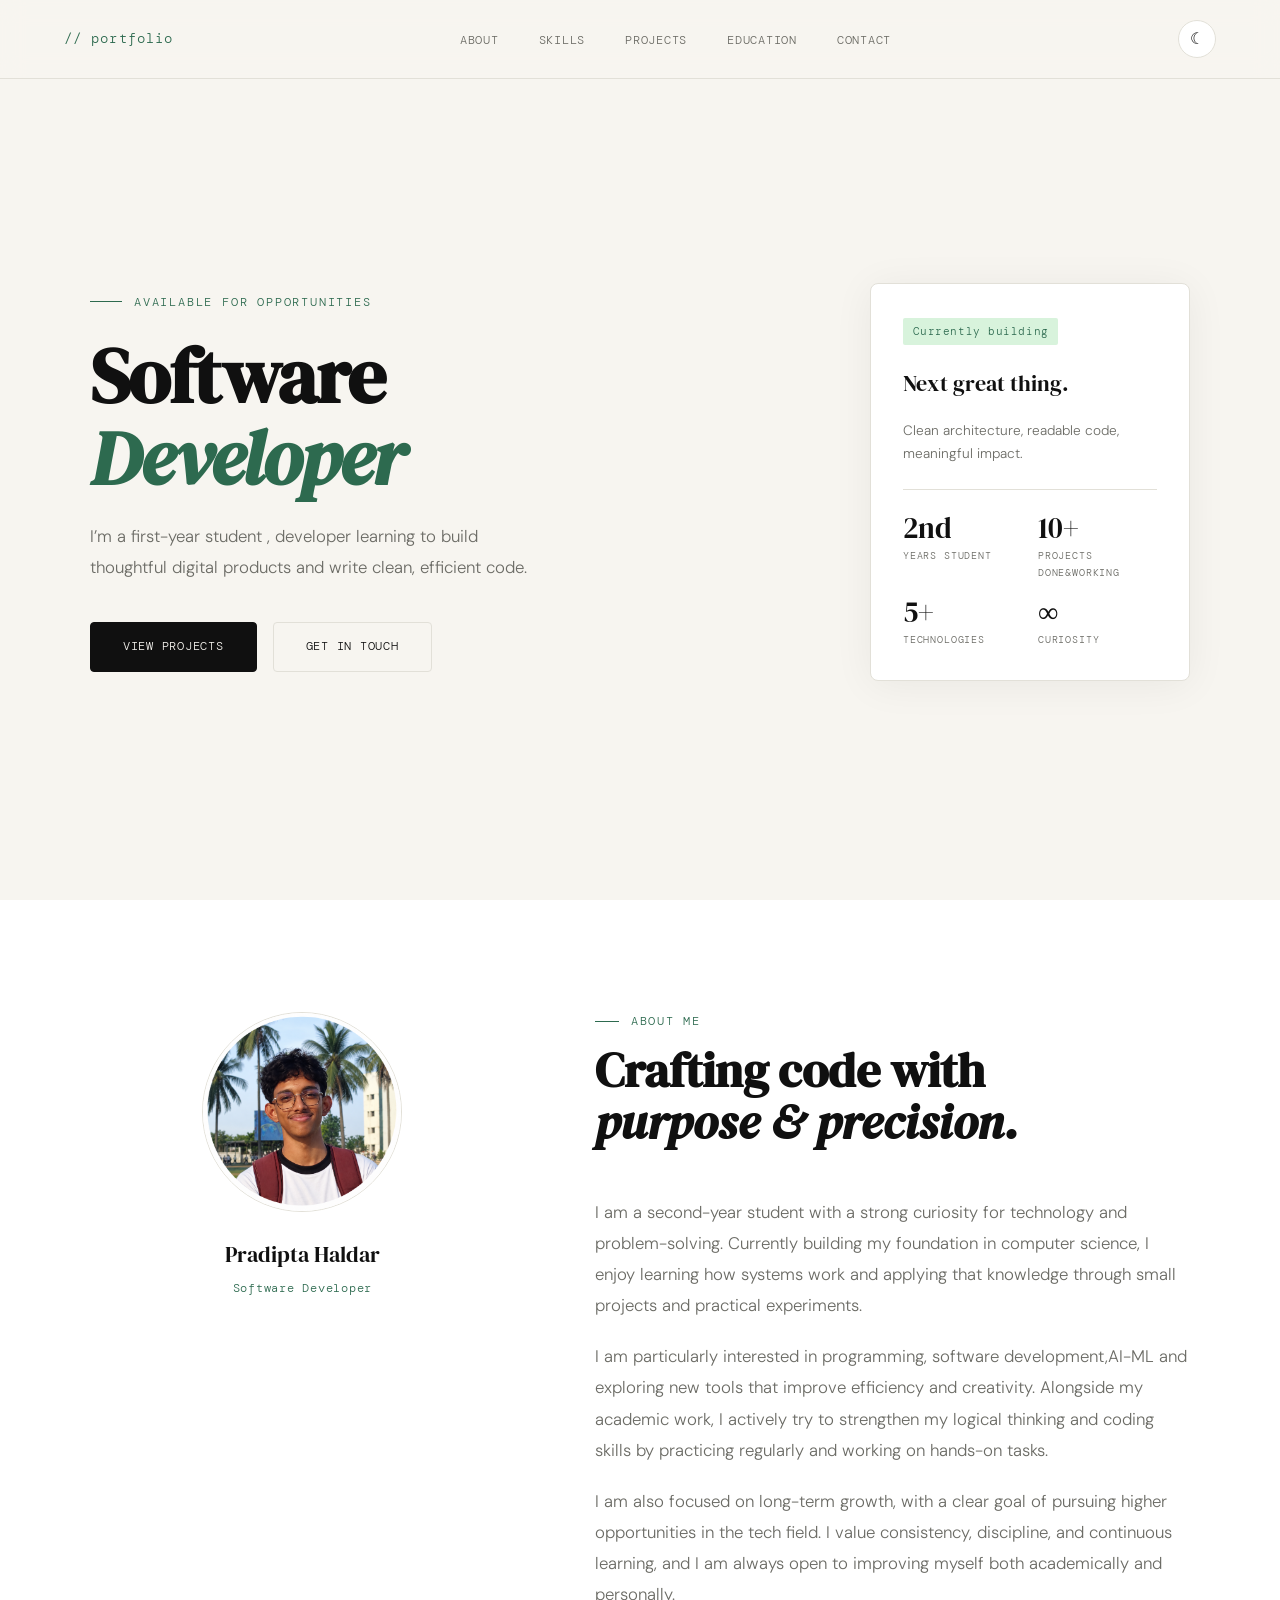
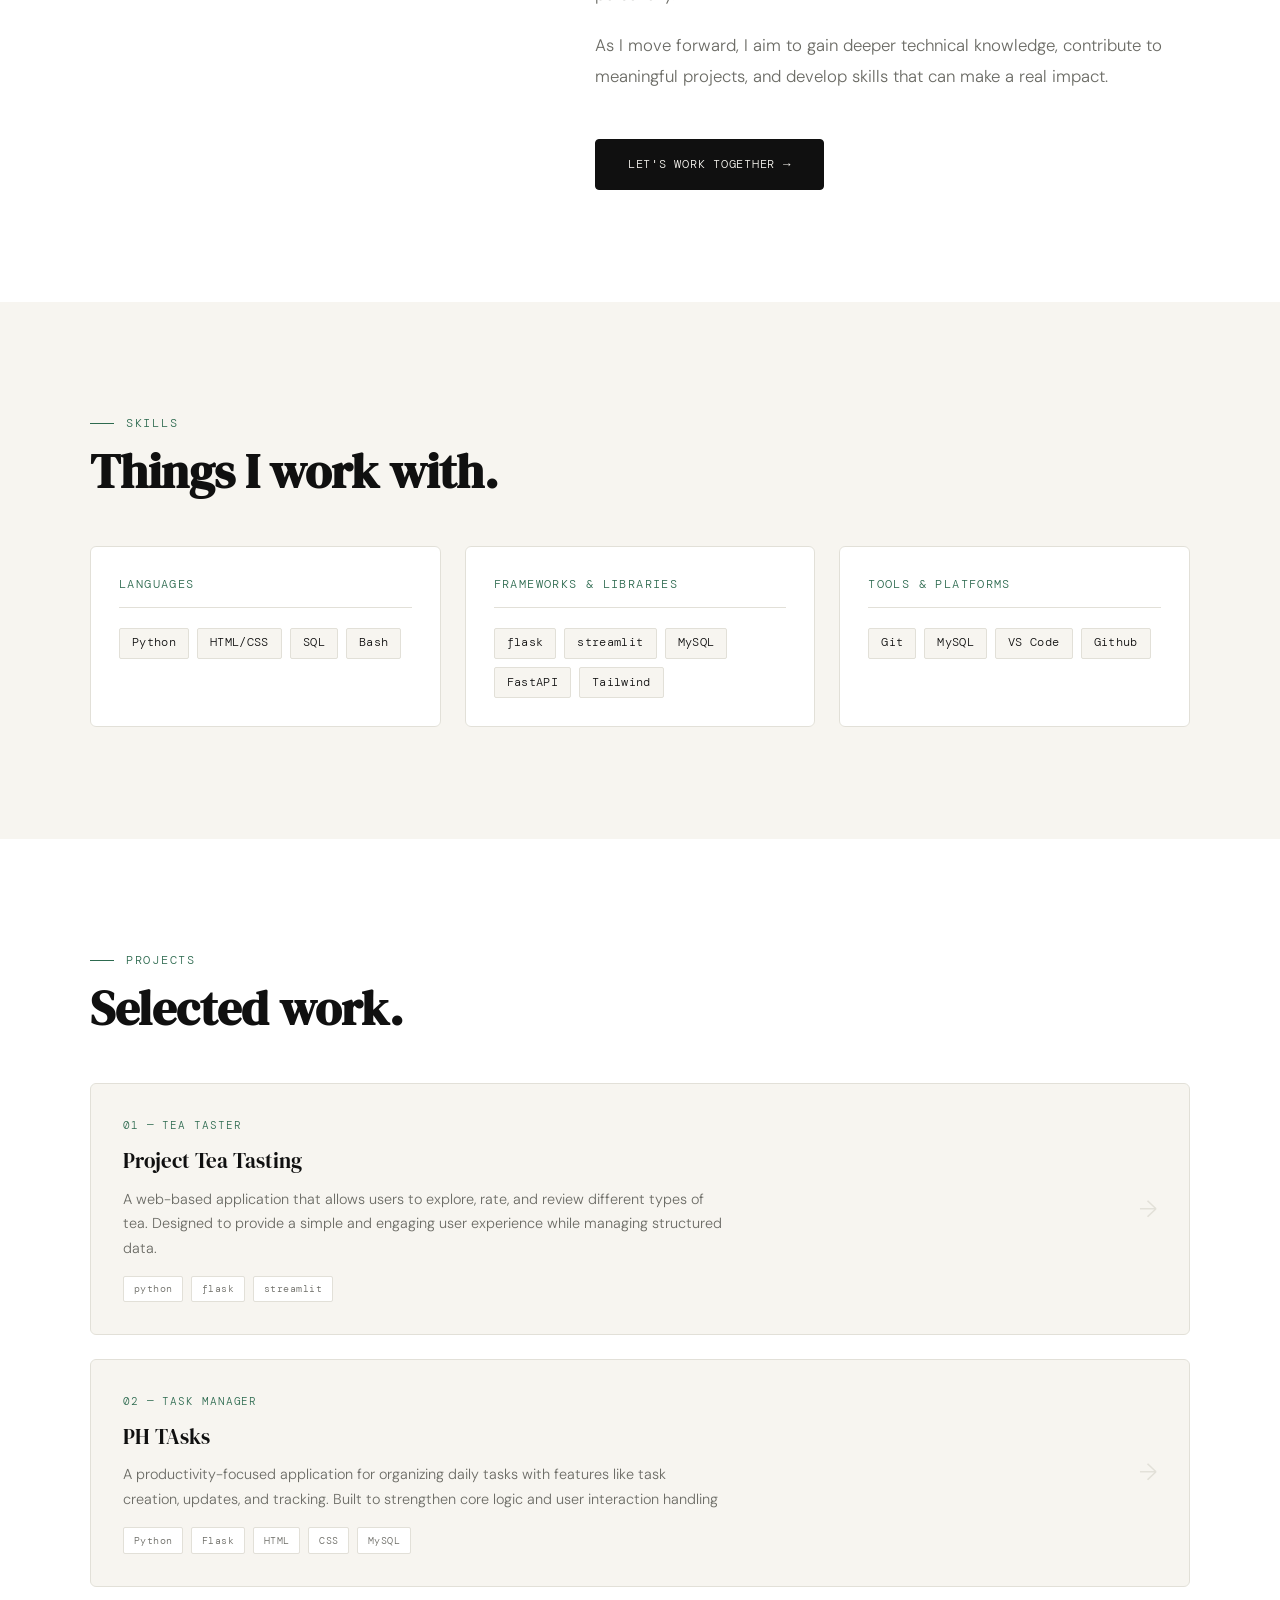
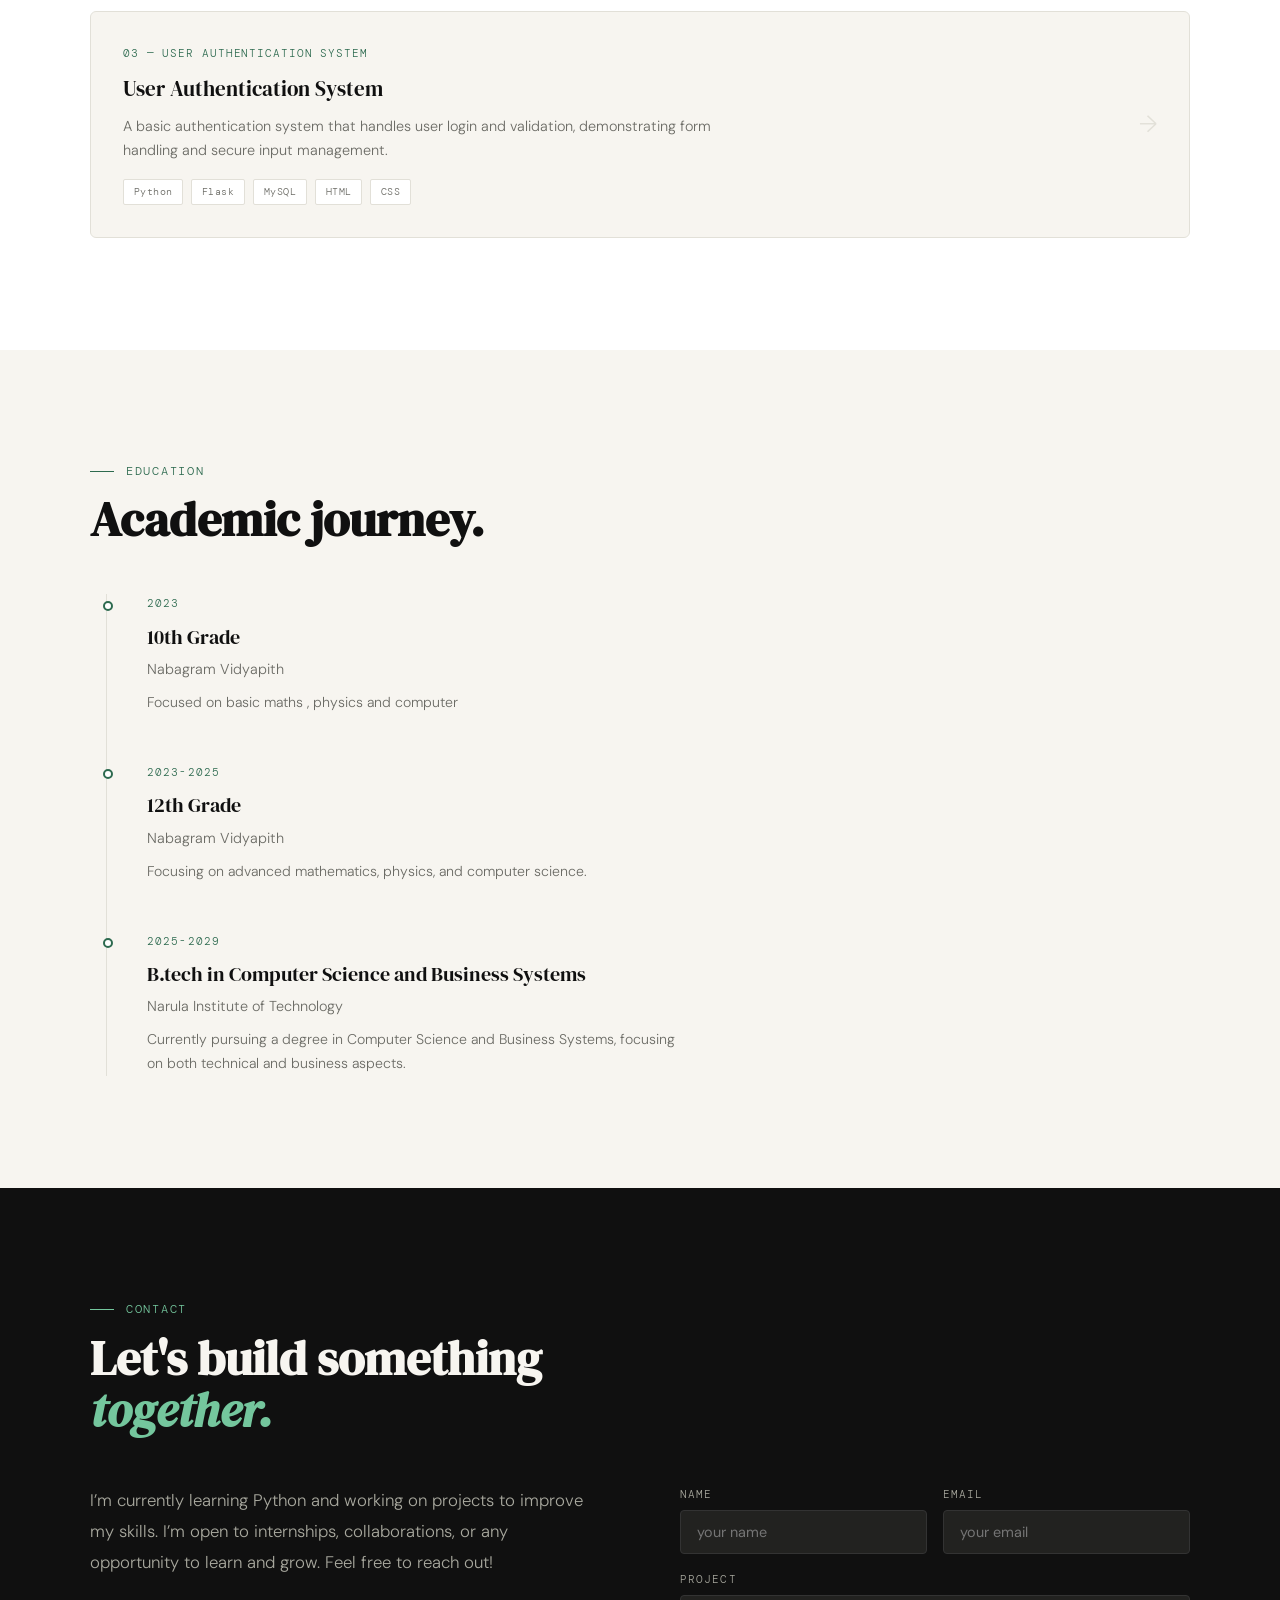
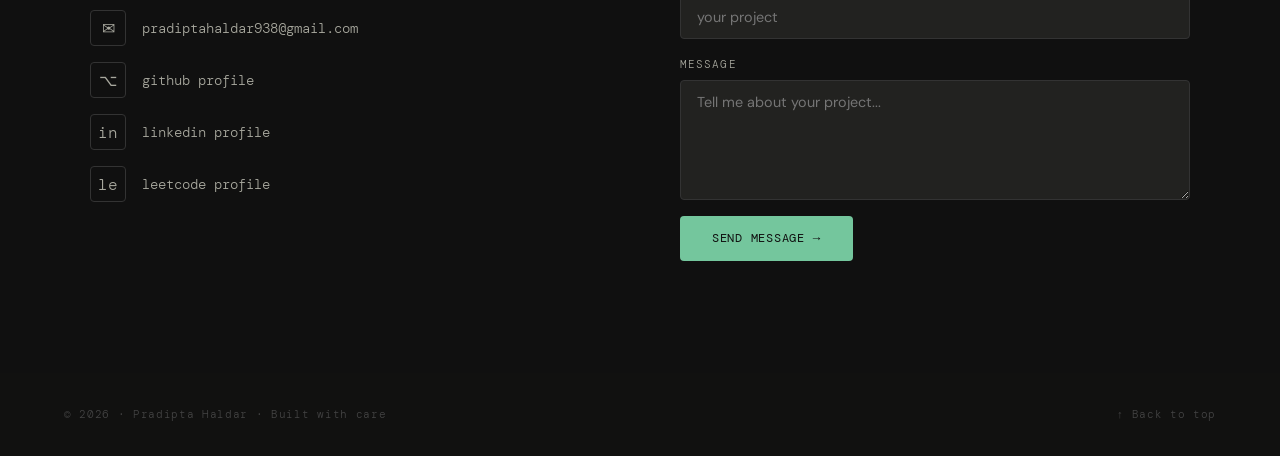
==== commit 39e5e60b: "add dark mode theme toggle" ====
--- a/index.html
+++ b/index.html
@@ -20,6 +20,9 @@
       <li><a href="#education">Education</a></li>
       <li><a href="#contact">Contact</a></li>
     </ul>
+    <button class="theme-toggle" id="theme-toggle" type="button" aria-label="Toggle theme">
+      <span class="theme-icon">☀</span>
+  </button>
   </nav>
 
   <!-- HERO -->
@@ -320,6 +323,7 @@
   <footer>
     <script src="js/animations.js"></script>
     <script src="js/contact.js"></script>
+    <script src="js/theme.js"></script>
     <span class="footer-copy">© 2026 · Pradipta Haldar · Built with care</span>
     <a href="#hero" class="footer-back">↑ Back to top</a>
   </footer>
--- a/css/style.css
+++ b/css/style.css
@@ -1,725 +1,868 @@
 :root {
-      --bg: #F7F5F0;
-      --surface: #FFFFFF;
-      --ink: #101010;
-      --ink-muted: #6B6B65;
-      --accent: #2D6A4F;
-      --accent-light: #D8F3DC;
-      --border: #E2E0D8;
-      --serif: 'DM Serif Display', Georgia, serif;
-      --mono: 'DM Mono', monospace;
-      --sans: 'DM Sans', sans-serif;
-      --radius: 4px;
-      --transition: 0.25s ease;
-    }
-
-    *, *::before, *::after { box-sizing: border-box; margin: 0; padding: 0; }
-
-    html { scroll-behavior: smooth; }
-
-    body {
-      background: var(--bg);
-      color: var(--ink);
-      font-family: var(--sans);
-      font-weight: 300;
-      line-height: 1.7;
-      font-size: 16px;
-    }
-
-    /* ── NAV ── */
-    nav {
-      position: fixed;
-      top: 0; left: 0; right: 0;
-      z-index: 100;
-      display: flex;
-      align-items: center;
-      justify-content: space-between;
-      padding: 1.25rem 4rem;
-      background: rgba(247, 245, 240, 0.88);
-      backdrop-filter: blur(12px);
-      border-bottom: 1px solid var(--border);
-    }
-
-    .nav-logo {
-      font-family: var(--mono);
-      font-size: 0.85rem;
-      letter-spacing: 0.08em;
-      color: var(--accent);
-      text-decoration: none;
-    }
-
-    .nav-links {
-      display: flex;
-      gap: 2.5rem;
-      list-style: none;
-    }
-
-    .nav-links a {
-      font-family: var(--mono);
-      font-size: 0.78rem;
-      letter-spacing: 0.06em;
-      text-decoration: none;
-      color: var(--ink-muted);
-      transition: color var(--transition);
-      text-transform: uppercase;
-    }
-
-    .nav-links a:hover { color: var(--accent); }
-
-    /* ── HERO ── */
-    #hero {
-      min-height: 100vh;
-      display: flex;
-      align-items: center;
-      padding: 8rem 4rem 4rem;
-      position: relative;
-      overflow: hidden;
-    }
-
-    .hero-grid {
-      display: grid;
-      grid-template-columns: 1fr 1fr;
-      gap: 4rem;
-      align-items: center;
-      max-width: 1100px;
-      margin: 0 auto;
-      width: 100%;
-    }
-
-    .hero-label {
-      font-family: var(--mono);
-      font-size: 0.75rem;
-      letter-spacing: 0.15em;
-      text-transform: uppercase;
-      color: var(--accent);
-      margin-bottom: 1.5rem;
-      display: flex;
-      align-items: center;
-      gap: 0.75rem;
-    }
-
-    .hero-label::before {
-      content: '';
-      display: inline-block;
-      width: 2rem;
-      height: 1px;
-      background: var(--accent);
-    }
-
-    h1 {
-      font-family: var(--serif);
-      font-size: clamp(3rem, 6vw, 5.5rem);
-      line-height: 1.05;
-      letter-spacing: -0.02em;
-      margin-bottom: 1.5rem;
-      color: var(--ink);
-    }
-
-    h1 em {
-      font-style: italic;
-      color: var(--accent);
-    }
-
-    .hero-desc {
-      font-size: 1.05rem;
-      color: var(--ink-muted);
-      max-width: 440px;
-      line-height: 1.8;
-      margin-bottom: 2.5rem;
-    }
-
-    .hero-actions {
-      display: flex;
-      gap: 1rem;
-      flex-wrap: wrap;
-    }
-
-    .btn {
-      font-family: var(--mono);
-      font-size: 0.78rem;
-      letter-spacing: 0.06em;
-      text-transform: uppercase;
-      text-decoration: none;
-      padding: 0.85rem 2rem;
-      border-radius: var(--radius);
-      transition: all var(--transition);
-      display: inline-block;
-    }
-
-    .btn-primary {
-      background: var(--ink);
-      color: var(--bg);
-      border: 1px solid var(--ink);
-    }
-
-    .btn-primary:hover {
-      background: var(--accent);
-      border-color: var(--accent);
-    }
-
-    .btn-outline {
-      background: transparent;
-      color: var(--ink);
-      border: 1px solid var(--border);
-    }
-
-    .btn-outline:hover {
-      border-color: var(--ink);
-    }
-
-    .hero-visual {
-      display: flex;
-      justify-content: flex-end;
-    }
-
-    .hero-card {
-      background: var(--surface);
-      border: 1px solid var(--border);
-      border-radius: 8px;
-      padding: 2rem;
-      width: 320px;
-      box-shadow: 0 4px 40px rgba(0,0,0,0.06);
-      animation: float 5s ease-in-out infinite;
-    }
-
-    @keyframes float {
-      0%, 100% { transform: translateY(0); }
-      50% { transform: translateY(-12px); }
-    }
-
-    .card-tag {
-      font-family: var(--mono);
-      font-size: 0.7rem;
-      color: var(--accent);
-      background: var(--accent-light);
-      padding: 0.25rem 0.6rem;
-      border-radius: 2px;
-      display: inline-block;
-      margin-bottom: 1.25rem;
-      letter-spacing: 0.05em;
-    }
-
-    .card-title {
-      font-family: var(--serif);
-      font-size: 1.4rem;
-      margin-bottom: 1rem;
-    }
-
-    .card-stats {
-      display: grid;
-      grid-template-columns: 1fr 1fr;
-      gap: 1rem;
-      margin-top: 1.5rem;
-      padding-top: 1.5rem;
-      border-top: 1px solid var(--border);
-    }
-
-    .stat-val {
-      font-family: var(--serif);
-      font-size: 1.8rem;
-      color: var(--ink);
-      line-height: 1;
-    }
-
-    .stat-label {
-      font-family: var(--mono);
-      font-size: 0.65rem;
-      color: var(--ink-muted);
-      text-transform: uppercase;
-      letter-spacing: 0.08em;
-      margin-top: 0.25rem;
-    }
-
-    /* ── SECTIONS COMMON ── */
-    section {
-      padding: 7rem 4rem;
-    }
-
-    .section-inner {
-      max-width: 1100px;
-      margin: 0 auto;
-    }
-
-    .section-label {
-      font-family: var(--mono);
-      font-size: 0.72rem;
-      letter-spacing: 0.15em;
-      text-transform: uppercase;
-      color: var(--accent);
-      margin-bottom: 0.75rem;
-      display: flex;
-      align-items: center;
-      gap: 0.75rem;
-    }
-
-    .section-label::before {
-      content: '';
-      display: inline-block;
-      width: 1.5rem;
-      height: 1px;
-      background: var(--accent);
-    }
-
-    h2 {
-      font-family: var(--serif);
-      font-size: clamp(2rem, 4vw, 3rem);
-      line-height: 1.1;
-      margin-bottom: 3rem;
-    }
-
-    /* ── ABOUT ── */
-    #about { background: var(--surface); }
-
-    .about-grid {
-      display: grid;
-      grid-template-columns: 1fr 1.4fr;
-      gap: 5rem;
-      align-items: start;
-    }
-
-    .about-sticky { position: sticky; top: 8rem; text-align: center; }
-
-    .avatar-box {
-        width: 200px;
-        height: 200px;
-        border-radius: 50%;
-        overflow: hidden;
-        background: var(--accent-light);
-        border: 1px solid var(--border);
-        margin:0 auto 1.5rem;
-        }
-
-    .avatar-box img {
-        width: 100%;
-        height: 100%;
-        object-fit: cover;
-        display: block;
-        }
-
-    .about-name {
-      font-family: var(--serif);
-      font-size: 1.4rem;
-      margin-bottom: 0.25rem;
-    }
-
-    .about-role {
-      font-family: var(--mono);
-      font-size: 0.78rem;
-      color: var(--accent);
-      letter-spacing: 0.06em;
-    }
-
-    .about-text p {
-      color: var(--ink-muted);
-      margin-bottom: 1.25rem;
-      font-size: 1.05rem;
-      line-height: 1.85;
-    }
-
-    .about-text p:last-child { margin-bottom: 0; }
-
-    /* ── SKILLS ── */
-    #skills { background: var(--bg); }
-
-    .skills-grid {
-      display: grid;
-      grid-template-columns: repeat(3, 1fr);
-      gap: 1.5rem;
-    }
-
-    .skill-group {
-      background: var(--surface);
-      border: 1px solid var(--border);
-      border-radius: 6px;
-      padding: 1.75rem;
-      transition: box-shadow var(--transition);
-    }
-
-    .skill-group:hover {
-      box-shadow: 0 8px 30px rgba(0,0,0,0.07);
-    }
-
-    .skill-group-title {
-      font-family: var(--mono);
-      font-size: 0.72rem;
-      letter-spacing: 0.12em;
-      text-transform: uppercase;
-      color: var(--accent);
-      margin-bottom: 1.25rem;
-      padding-bottom: 0.75rem;
-      border-bottom: 1px solid var(--border);
-    }
-
-    .skill-list {
-      list-style: none;
-      display: flex;
-      flex-wrap: wrap;
-      gap: 0.5rem;
-    }
-
-    .skill-tag {
-      font-family: var(--mono);
-      font-size: 0.72rem;
-      background: var(--bg);
-      border: 1px solid var(--border);
-      padding: 0.3rem 0.75rem;
-      border-radius: 2px;
-      color: var(--ink);
-      letter-spacing: 0.03em;
-      transition: all var(--transition);
-    }
-
-    .skill-tag:hover {
-      background: var(--accent-light);
-      border-color: var(--accent);
-      color: var(--accent);
-    }
-
-    /* ── PROJECTS ── */
-    #projects { background: var(--surface); }
-
-    .projects-list {
-      display: flex;
-      flex-direction: column;
-      gap: 1.5rem;
-    }
-
-    .project-card {
-      display: grid;
-      grid-template-columns: 1fr auto;
-      gap: 2rem;
-      align-items: center;
-      padding: 2rem;
-      border: 1px solid var(--border);
-      border-radius: 6px;
-      background: var(--bg);
-      text-decoration: none;
-      color: inherit;
-      transition: all var(--transition);
-      position: relative;
-      overflow: hidden;
-    }
-
-    .project-card::before {
-      content: '';
-      position: absolute;
-      left: 0; top: 0; bottom: 0;
-      width: 3px;
-      background: var(--accent);
-      transform: scaleY(0);
-      transition: transform var(--transition);
-      transform-origin: bottom;
-    }
-
-    .project-card:hover::before { transform: scaleY(1); }
-    .project-card:hover { box-shadow: 0 8px 30px rgba(0,0,0,0.07); }
-
-    .project-meta {
-      font-family: var(--mono);
-      font-size: 0.7rem;
-      color: var(--accent);
-      letter-spacing: 0.08em;
-      text-transform: uppercase;
-      margin-bottom: 0.5rem;
-    }
-
-    .project-name {
-      font-family: var(--serif);
-      font-size: 1.3rem;
-      margin-bottom: 0.5rem;
-    }
-
-    .project-desc {
-      font-size: 0.9rem;
-      color: var(--ink-muted);
-      max-width: 600px;
-      line-height: 1.7;
-    }
-
-    .project-tags {
-      display: flex;
-      gap: 0.5rem;
-      margin-top: 1rem;
-      flex-wrap: wrap;
-    }
-
-    .project-tag {
-      font-family: var(--mono);
-      font-size: 0.65rem;
-      letter-spacing: 0.05em;
-      color: var(--ink-muted);
-      background: var(--surface);
-      border: 1px solid var(--border);
-      padding: 0.2rem 0.6rem;
-      border-radius: 2px;
-    }
-
-    .project-arrow {
-      font-size: 1.5rem;
-      color: var(--border);
-      transition: color var(--transition), transform var(--transition);
-    }
-
-    .project-card:hover .project-arrow {
-      color: var(--accent);
-      transform: translateX(4px);
-    }
-
-    /* ── EDUCATION ── */
-    #education { background: var(--bg); }
-
-    .edu-list {
-      display: flex;
-      flex-direction: column;
-      gap: 0;
-      border-left: 1px solid var(--border);
-      padding-left: 2.5rem;
-      margin-left: 1rem;
-    }
-
-    .edu-item {
-      position: relative;
-      padding-bottom: 3rem;
-    }
-
-    .edu-item:last-child { padding-bottom: 0; }
-
-    .edu-item::before {
-      content: '';
-      position: absolute;
-      left: -2.5rem;
-      top: 0.4rem;
-      width: 10px;
-      height: 10px;
-      border-radius: 50%;
-      background: var(--surface);
-      border: 2px solid var(--accent);
-      transform: translateX(-4px);
-    }
-
-    .edu-year {
-      font-family: var(--mono);
-      font-size: 0.7rem;
-      color: var(--accent);
-      letter-spacing: 0.1em;
-      text-transform: uppercase;
-      margin-bottom: 0.4rem;
-    }
-
-    .edu-degree {
-      font-family: var(--serif);
-      font-size: 1.25rem;
-      margin-bottom: 0.2rem;
-    }
-
-    .edu-school {
-      font-size: 0.9rem;
-      color: var(--ink-muted);
-    }
-
-    .edu-desc {
-      margin-top: 0.6rem;
-      font-size: 0.88rem;
-      color: var(--ink-muted);
-      max-width: 540px;
-      line-height: 1.7;
-    }
-
-    /* ── CONTACT ── */
-    #contact {
-      background: var(--ink);
-      color: var(--bg);
-    }
-
-    #contact .section-label {
-      color: #74C69D;
-    }
-
-    #contact .section-label::before {
-      background: #74C69D;
-    }
-
-    #contact h2 {
-      color: var(--bg);
-    }
-
-    .contact-grid {
-      display: grid;
-      grid-template-columns: 1fr 1fr;
-      gap: 5rem;
-      align-items: start;
-    }
-
-    .contact-intro {
-      color: #A8A89E;
-      font-size: 1.05rem;
-      line-height: 1.85;
-      margin-bottom: 2rem;
-    }
-
-    .contact-links {
-      display: flex;
-      flex-direction: column;
-      gap: 1rem;
-    }
-
-    .contact-link {
-      display: flex;
-      align-items: center;
-      gap: 1rem;
-      text-decoration: none;
-      color: #A8A89E;
-      font-family: var(--mono);
-      font-size: 0.85rem;
-      transition: color var(--transition);
-    }
-
-    .contact-link:hover { color: #74C69D; }
-
-    .contact-link-icon {
-      width: 36px;
-      height: 36px;
-      border: 1px solid #333;
-      border-radius: 4px;
-      display: flex;
-      align-items: center;
-      justify-content: center;
-      font-size: 1rem;
-      flex-shrink: 0;
-    }
-
-    .contact-form {
-      display: flex;
-      flex-direction: column;
-      gap: 1rem;
-    }
-
-    .form-row {
-      display: grid;
-      grid-template-columns: 1fr 1fr;
-      gap: 1rem;
-    }
-
-    .form-field {
-      display: flex;
-      flex-direction: column;
-      gap: 0.4rem;
-    }
-
-    .form-field label {
-      font-family: var(--mono);
-      font-size: 0.68rem;
-      letter-spacing: 0.1em;
-      text-transform: uppercase;
-      color: #6B6B65;
-    }
-
-    .form-field input,
-    .form-field textarea {
-      background: #222220;
-      border: 1px solid #333;
-      border-radius: var(--radius);
-      padding: 0.75rem 1rem;
-      color: var(--bg);
-      font-family: var(--sans);
-      font-size: 0.9rem;
-      outline: none;
-      transition: border-color var(--transition);
-      resize: vertical;
-    }
-
-    .form-field input:focus,
-    .form-field textarea:focus {
-      border-color: #74C69D;
-    }
-
-    .form-field textarea { min-height: 120px; }
-
-    .btn-send {
-      font-family: var(--mono);
-      font-size: 0.78rem;
-      letter-spacing: 0.06em;
-      text-transform: uppercase;
-      background: #74C69D;
-      color: var(--ink);
-      border: none;
-      padding: 0.9rem 2rem;
-      border-radius: var(--radius);
-      cursor: pointer;
-      align-self: flex-start;
-      transition: background var(--transition);
-    }
-
-    .btn-send:hover { background: #52B788; }
-
-    /* ── FOOTER ── */
-    footer {
-      background: #111110;
-      padding: 2rem 4rem;
-      display: flex;
-      align-items: center;
-      justify-content: space-between;
-    }
-
-    .footer-copy {
-      font-family: var(--mono);
-      font-size: 0.7rem;
-      color: #444;
-      letter-spacing: 0.06em;
-    }
-
-    .footer-back {
-      font-family: var(--mono);
-      font-size: 0.7rem;
-      color: #444;
-      text-decoration: none;
-      letter-spacing: 0.06em;
-      transition: color var(--transition);
-    }
-
-    .footer-back:hover { color: #74C69D; }
-
-    /* ── ANIMATIONS ── */
-    .fade-in {
-      opacity: 0;
-      transform: translateY(24px);
-      transition: opacity 0.6s ease, transform 0.6s ease;
-    }
-
-    .fade-in.visible {
-      opacity: 1;
-      transform: translateY(0);
-    }
-
-    /* ── RESPONSIVE ── */
-    @media (max-width: 900px) {
-      nav { padding: 1rem 1.5rem; }
-      section { padding: 5rem 1.5rem; }
-      #hero { padding: 7rem 1.5rem 3rem; }
-      footer { padding: 1.5rem; flex-direction: column; gap: 0.75rem; text-align: center; }
-
-      .hero-grid,
-      .about-grid,
-      .contact-grid { grid-template-columns: 1fr; gap: 2.5rem; }
-
-      .hero-visual { justify-content: flex-start; }
-      .skills-grid { grid-template-columns: 1fr 1fr; }
-      .form-row { grid-template-columns: 1fr; }
-      .nav-links { gap: 1.5rem; }
-    }
-
-    @media (max-width: 600px) {
-      .skills-grid { grid-template-columns: 1fr; }
-      .nav-links { display: none; }
-      h1 { font-size: 2.6rem; }
-    }
-    .card-description {
-        font-size: 0.85rem;
-        color: var(--ink-muted);
-    }
-    .about-button {
-        display: inline-block;
-    }
-    .contact-heading-accent {
-        color: #74C69D;
-    }+  --bg: #F7F5F0;
+  --surface: #FFFFFF;
+  --ink: #101010;
+  --ink-muted: #6B6B65;
+  --accent: #2D6A4F;
+  --accent-light: #D8F3DC;
+  --border: #E2E0D8;
+  --contact-bg: #101010;
+  --contact-text: #F7F5F0;
+  --contact-muted: #A8A89E;
+  --contact-border: #333333;
+  --input-bg: #222220;
+  --footer-bg: #111110;
+  --footer-text: #444444;
+  --serif: 'DM Serif Display', Georgia, serif;
+  --mono: 'DM Mono', monospace;
+  --sans: 'DM Sans', sans-serif;
+  --radius: 4px;
+  --transition: 0.25s ease;
+}
+
+[data-theme="dark"] {
+  --bg: #111312;
+  --surface: #191C1A;
+  --ink: #F2F3F0;
+  --ink-muted: #A7ADA8;
+  --accent: #74C69D;
+  --accent-light: #20382D;
+  --border: #303632;
+  --contact-bg: #0B0D0C;
+  --contact-text: #F2F3F0;
+  --contact-muted: #A7ADA8;
+  --contact-border: #303632;
+  --input-bg: #151816;
+  --footer-bg: #080A09;
+  --footer-text: #6F7671;
+}
+
+*, *::before, *::after {
+  box-sizing: border-box;
+  margin: 0;
+  padding: 0;
+}
+
+html {
+  scroll-behavior: smooth;
+}
+
+body {
+  background: var(--bg);
+  color: var(--ink);
+  font-family: var(--sans);
+  font-weight: 300;
+  line-height: 1.7;
+  font-size: 16px;
+  transition: background-color var(--transition), color var(--transition);
+}
+
+nav {
+  position: fixed;
+  top: 0;
+  left: 0;
+  right: 0;
+  z-index: 100;
+  display: flex;
+  align-items: center;
+  justify-content: space-between;
+  padding: 1.25rem 4rem;
+  background: rgba(247, 245, 240, 0.88);
+  backdrop-filter: blur(12px);
+  border-bottom: 1px solid var(--border);
+  transition: background-color var(--transition), border-color var(--transition);
+}
+
+[data-theme="dark"] nav {
+  background: rgba(17, 19, 18, 0.88);
+}
+
+.nav-logo {
+  font-family: var(--mono);
+  font-size: 0.85rem;
+  letter-spacing: 0.08em;
+  color: var(--accent);
+  text-decoration: none;
+}
+
+.nav-links {
+  display: flex;
+  gap: 2.5rem;
+  list-style: none;
+}
+
+.nav-links a {
+  font-family: var(--mono);
+  font-size: 0.78rem;
+  letter-spacing: 0.06em;
+  text-decoration: none;
+  color: var(--ink-muted);
+  transition: color var(--transition);
+  text-transform: uppercase;
+}
+
+.nav-links a:hover {
+  color: var(--accent);
+}
+
+#hero {
+  min-height: 100vh;
+  display: flex;
+  align-items: center;
+  padding: 8rem 4rem 4rem;
+  position: relative;
+  overflow: hidden;
+}
+
+.hero-grid {
+  display: grid;
+  grid-template-columns: 1fr 1fr;
+  gap: 4rem;
+  align-items: center;
+  max-width: 1100px;
+  margin: 0 auto;
+  width: 100%;
+}
+
+.hero-label {
+  font-family: var(--mono);
+  font-size: 0.75rem;
+  letter-spacing: 0.15em;
+  text-transform: uppercase;
+  color: var(--accent);
+  margin-bottom: 1.5rem;
+  display: flex;
+  align-items: center;
+  gap: 0.75rem;
+}
+
+.hero-label::before {
+  content: '';
+  display: inline-block;
+  width: 2rem;
+  height: 1px;
+  background: var(--accent);
+}
+
+h1 {
+  font-family: var(--serif);
+  font-size: clamp(3rem, 6vw, 5.5rem);
+  line-height: 1.05;
+  letter-spacing: -0.02em;
+  margin-bottom: 1.5rem;
+  color: var(--ink);
+}
+
+h1 em {
+  font-style: italic;
+  color: var(--accent);
+}
+
+.hero-desc {
+  font-size: 1.05rem;
+  color: var(--ink-muted);
+  max-width: 440px;
+  line-height: 1.8;
+  margin-bottom: 2.5rem;
+}
+
+.hero-actions {
+  display: flex;
+  gap: 1rem;
+  flex-wrap: wrap;
+}
+
+.btn {
+  font-family: var(--mono);
+  font-size: 0.78rem;
+  letter-spacing: 0.06em;
+  text-transform: uppercase;
+  text-decoration: none;
+  padding: 0.85rem 2rem;
+  border-radius: var(--radius);
+  transition: all var(--transition);
+  display: inline-block;
+}
+
+.btn-primary {
+  background: var(--ink);
+  color: var(--bg);
+  border: 1px solid var(--ink);
+}
+
+.btn-primary:hover {
+  background: var(--accent);
+  border-color: var(--accent);
+}
+
+.btn-outline {
+  background: transparent;
+  color: var(--ink);
+  border: 1px solid var(--border);
+}
+
+.btn-outline:hover {
+  border-color: var(--ink);
+}
+
+.hero-visual {
+  display: flex;
+  justify-content: flex-end;
+}
+
+.hero-card {
+  background: var(--surface);
+  border: 1px solid var(--border);
+  border-radius: 8px;
+  padding: 2rem;
+  width: 320px;
+  box-shadow: 0 4px 40px rgba(0, 0, 0, 0.06);
+  animation: float 5s ease-in-out infinite;
+  transition: background-color var(--transition), border-color var(--transition), box-shadow var(--transition);
+}
+
+[data-theme="dark"] .hero-card {
+  box-shadow: 0 4px 40px rgba(0, 0, 0, 0.25);
+}
+
+@keyframes float {
+  0%, 100% {
+    transform: translateY(0);
+  }
+
+  50% {
+    transform: translateY(-12px);
+  }
+}
+
+.card-tag {
+  font-family: var(--mono);
+  font-size: 0.7rem;
+  color: var(--accent);
+  background: var(--accent-light);
+  padding: 0.25rem 0.6rem;
+  border-radius: 2px;
+  display: inline-block;
+  margin-bottom: 1.25rem;
+  letter-spacing: 0.05em;
+}
+
+.card-title {
+  font-family: var(--serif);
+  font-size: 1.4rem;
+  margin-bottom: 1rem;
+}
+
+.card-stats {
+  display: grid;
+  grid-template-columns: 1fr 1fr;
+  gap: 1rem;
+  margin-top: 1.5rem;
+  padding-top: 1.5rem;
+  border-top: 1px solid var(--border);
+}
+
+.stat-val {
+  font-family: var(--serif);
+  font-size: 1.8rem;
+  color: var(--ink);
+  line-height: 1;
+}
+
+.stat-label {
+  font-family: var(--mono);
+  font-size: 0.65rem;
+  color: var(--ink-muted);
+  text-transform: uppercase;
+  letter-spacing: 0.08em;
+  margin-top: 0.25rem;
+}
+
+section {
+  padding: 7rem 4rem;
+}
+
+.section-inner {
+  max-width: 1100px;
+  margin: 0 auto;
+}
+
+.section-label {
+  font-family: var(--mono);
+  font-size: 0.72rem;
+  letter-spacing: 0.15em;
+  text-transform: uppercase;
+  color: var(--accent);
+  margin-bottom: 0.75rem;
+  display: flex;
+  align-items: center;
+  gap: 0.75rem;
+}
+
+.section-label::before {
+  content: '';
+  display: inline-block;
+  width: 1.5rem;
+  height: 1px;
+  background: var(--accent);
+}
+
+h2 {
+  font-family: var(--serif);
+  font-size: clamp(2rem, 4vw, 3rem);
+  line-height: 1.1;
+  margin-bottom: 3rem;
+}
+
+#about {
+  background: var(--surface);
+}
+
+.about-grid {
+  display: grid;
+  grid-template-columns: 1fr 1.4fr;
+  gap: 5rem;
+  align-items: start;
+}
+
+.about-sticky {
+  position: sticky;
+  top: 8rem;
+  text-align: center;
+}
+
+.avatar-box {
+  width: 200px;
+  height: 200px;
+  border-radius: 50%;
+  overflow: hidden;
+  background: var(--accent-light);
+  border: 1px solid var(--border);
+  margin: 0 auto 1.5rem;
+}
+
+.avatar-box img {
+  width: 100%;
+  height: 100%;
+  object-fit: cover;
+  display: block;
+}
+
+.about-name {
+  font-family: var(--serif);
+  font-size: 1.4rem;
+  margin-bottom: 0.25rem;
+}
+
+.about-role {
+  font-family: var(--mono);
+  font-size: 0.78rem;
+  color: var(--accent);
+  letter-spacing: 0.06em;
+}
+
+.about-text p {
+  color: var(--ink-muted);
+  margin-bottom: 1.25rem;
+  font-size: 1.05rem;
+  line-height: 1.85;
+}
+
+.about-text p:last-child {
+  margin-bottom: 0;
+}
+
+#skills {
+  background: var(--bg);
+}
+
+.skills-grid {
+  display: grid;
+  grid-template-columns: repeat(3, 1fr);
+  gap: 1.5rem;
+}
+
+.skill-group {
+  background: var(--surface);
+  border: 1px solid var(--border);
+  border-radius: 6px;
+  padding: 1.75rem;
+  transition: box-shadow var(--transition), background-color var(--transition), border-color var(--transition);
+}
+
+.skill-group:hover {
+  box-shadow: 0 8px 30px rgba(0, 0, 0, 0.07);
+}
+
+[data-theme="dark"] .skill-group:hover {
+  box-shadow: 0 8px 30px rgba(0, 0, 0, 0.25);
+}
+
+.skill-group-title {
+  font-family: var(--mono);
+  font-size: 0.72rem;
+  letter-spacing: 0.12em;
+  text-transform: uppercase;
+  color: var(--accent);
+  margin-bottom: 1.25rem;
+  padding-bottom: 0.75rem;
+  border-bottom: 1px solid var(--border);
+}
+
+.skill-list {
+  list-style: none;
+  display: flex;
+  flex-wrap: wrap;
+  gap: 0.5rem;
+}
+
+.skill-tag {
+  font-family: var(--mono);
+  font-size: 0.72rem;
+  background: var(--bg);
+  border: 1px solid var(--border);
+  padding: 0.3rem 0.75rem;
+  border-radius: 2px;
+  color: var(--ink);
+  letter-spacing: 0.03em;
+  transition: all var(--transition);
+}
+
+.skill-tag:hover {
+  background: var(--accent-light);
+  border-color: var(--accent);
+  color: var(--accent);
+}
+
+#projects {
+  background: var(--surface);
+}
+
+.projects-list {
+  display: flex;
+  flex-direction: column;
+  gap: 1.5rem;
+}
+
+.project-card {
+  display: grid;
+  grid-template-columns: 1fr auto;
+  gap: 2rem;
+  align-items: center;
+  padding: 2rem;
+  border: 1px solid var(--border);
+  border-radius: 6px;
+  background: var(--bg);
+  text-decoration: none;
+  color: inherit;
+  transition: all var(--transition);
+  position: relative;
+  overflow: hidden;
+}
+
+.project-card::before {
+  content: '';
+  position: absolute;
+  left: 0;
+  top: 0;
+  bottom: 0;
+  width: 3px;
+  background: var(--accent);
+  transform: scaleY(0);
+  transition: transform var(--transition);
+  transform-origin: bottom;
+}
+
+.project-card:hover::before {
+  transform: scaleY(1);
+}
+
+.project-card:hover {
+  box-shadow: 0 8px 30px rgba(0, 0, 0, 0.07);
+}
+
+[data-theme="dark"] .project-card:hover {
+  box-shadow: 0 8px 30px rgba(0, 0, 0, 0.25);
+}
+
+.project-meta {
+  font-family: var(--mono);
+  font-size: 0.7rem;
+  color: var(--accent);
+  letter-spacing: 0.08em;
+  text-transform: uppercase;
+  margin-bottom: 0.5rem;
+}
+
+.project-name {
+  font-family: var(--serif);
+  font-size: 1.3rem;
+  margin-bottom: 0.5rem;
+}
+
+.project-desc {
+  font-size: 0.9rem;
+  color: var(--ink-muted);
+  max-width: 600px;
+  line-height: 1.7;
+}
+
+.project-tags {
+  display: flex;
+  gap: 0.5rem;
+  margin-top: 1rem;
+  flex-wrap: wrap;
+}
+
+.project-tag {
+  font-family: var(--mono);
+  font-size: 0.65rem;
+  letter-spacing: 0.05em;
+  color: var(--ink-muted);
+  background: var(--surface);
+  border: 1px solid var(--border);
+  padding: 0.2rem 0.6rem;
+  border-radius: 2px;
+}
+
+.project-arrow {
+  font-size: 1.5rem;
+  color: var(--border);
+  transition: color var(--transition), transform var(--transition);
+}
+
+.project-card:hover .project-arrow {
+  color: var(--accent);
+  transform: translateX(4px);
+}
+
+#education {
+  background: var(--bg);
+}
+
+.edu-list {
+  display: flex;
+  flex-direction: column;
+  gap: 0;
+  border-left: 1px solid var(--border);
+  padding-left: 2.5rem;
+  margin-left: 1rem;
+}
+
+.edu-item {
+  position: relative;
+  padding-bottom: 3rem;
+}
+
+.edu-item:last-child {
+  padding-bottom: 0;
+}
+
+.edu-item::before {
+  content: '';
+  position: absolute;
+  left: -2.5rem;
+  top: 0.4rem;
+  width: 10px;
+  height: 10px;
+  border-radius: 50%;
+  background: var(--surface);
+  border: 2px solid var(--accent);
+  transform: translateX(-4px);
+}
+
+.edu-year {
+  font-family: var(--mono);
+  font-size: 0.7rem;
+  color: var(--accent);
+  letter-spacing: 0.1em;
+  text-transform: uppercase;
+  margin-bottom: 0.4rem;
+}
+
+.edu-degree {
+  font-family: var(--serif);
+  font-size: 1.25rem;
+  margin-bottom: 0.2rem;
+}
+
+.edu-school {
+  font-size: 0.9rem;
+  color: var(--ink-muted);
+}
+
+.edu-desc {
+  margin-top: 0.6rem;
+  font-size: 0.88rem;
+  color: var(--ink-muted);
+  max-width: 540px;
+  line-height: 1.7;
+}
+
+#contact {
+  background: var(--contact-bg);
+  color: var(--contact-text);
+  transition: background-color var(--transition), color var(--transition);
+}
+
+#contact .section-label {
+  color: #74C69D;
+}
+
+#contact .section-label::before {
+  background: #74C69D;
+}
+
+#contact h2 {
+  color: var(--contact-text);
+}
+
+.contact-grid {
+  display: grid;
+  grid-template-columns: 1fr 1fr;
+  gap: 5rem;
+  align-items: start;
+}
+
+.contact-intro {
+  color: var(--contact-muted);
+  font-size: 1.05rem;
+  line-height: 1.85;
+  margin-bottom: 2rem;
+}
+
+.contact-links {
+  display: flex;
+  flex-direction: column;
+  gap: 1rem;
+}
+
+.contact-link {
+  display: flex;
+  align-items: center;
+  gap: 1rem;
+  text-decoration: none;
+  color: var(--contact-muted);
+  font-family: var(--mono);
+  font-size: 0.85rem;
+  transition: color var(--transition);
+}
+
+.contact-link:hover {
+  color: #74C69D;
+}
+
+.contact-link-icon {
+  width: 36px;
+  height: 36px;
+  border: 1px solid var(--contact-border);
+  border-radius: 4px;
+  display: flex;
+  align-items: center;
+  justify-content: center;
+  font-size: 1rem;
+  flex-shrink: 0;
+}
+
+.contact-form {
+  display: flex;
+  flex-direction: column;
+  gap: 1rem;
+}
+
+.form-row {
+  display: grid;
+  grid-template-columns: 1fr 1fr;
+  gap: 1rem;
+}
+
+.form-field {
+  display: flex;
+  flex-direction: column;
+  gap: 0.4rem;
+}
+
+.form-field label {
+  font-family: var(--mono);
+  font-size: 0.68rem;
+  letter-spacing: 0.1em;
+  text-transform: uppercase;
+  color: var(--contact-muted);
+}
+
+.form-field input,
+.form-field textarea {
+  background: var(--input-bg);
+  border: 1px solid var(--contact-border);
+  border-radius: var(--radius);
+  padding: 0.75rem 1rem;
+  color: var(--contact-text);
+  font-family: var(--sans);
+  font-size: 0.9rem;
+  outline: none;
+  transition: border-color var(--transition), background-color var(--transition);
+  resize: vertical;
+}
+
+.form-field input:focus,
+.form-field textarea:focus {
+  border-color: #74C69D;
+}
+
+.form-field textarea {
+  min-height: 120px;
+}
+
+.btn-send {
+  font-family: var(--mono);
+  font-size: 0.78rem;
+  letter-spacing: 0.06em;
+  text-transform: uppercase;
+  background: #74C69D;
+  color: #101010;
+  border: none;
+  padding: 0.9rem 2rem;
+  border-radius: var(--radius);
+  cursor: pointer;
+  align-self: flex-start;
+  transition: background var(--transition);
+}
+
+.btn-send:hover {
+  background: #52B788;
+}
+
+footer {
+  background: var(--footer-bg);
+  padding: 2rem 4rem;
+  display: flex;
+  align-items: center;
+  justify-content: space-between;
+}
+
+.footer-copy {
+  font-family: var(--mono);
+  font-size: 0.7rem;
+  color: var(--footer-text);
+  letter-spacing: 0.06em;
+}
+
+.footer-back {
+  font-family: var(--mono);
+  font-size: 0.7rem;
+  color: var(--footer-text);
+  text-decoration: none;
+  letter-spacing: 0.06em;
+  transition: color var(--transition);
+}
+
+.footer-back:hover {
+  color: #74C69D;
+}
+
+.card-description {
+  font-size: 0.85rem;
+  color: var(--ink-muted);
+}
+
+.about-button {
+  display: inline-block;
+}
+
+.contact-heading-accent {
+  color: #74C69D;
+}
+
+.fade-in {
+  opacity: 0;
+  transform: translateY(24px);
+  transition: opacity 0.6s ease, transform 0.6s ease;
+}
+
+.fade-in.visible {
+  opacity: 1;
+  transform: translateY(0);
+}
+
+@media (max-width: 900px) {
+  nav {
+    padding: 1rem 1.5rem;
+  }
+
+  section {
+    padding: 5rem 1.5rem;
+  }
+
+  #hero {
+    padding: 7rem 1.5rem 3rem;
+  }
+
+  footer {
+    padding: 1.5rem;
+    flex-direction: column;
+    gap: 0.75rem;
+    text-align: center;
+  }
+
+  .hero-grid,
+  .about-grid,
+  .contact-grid {
+    grid-template-columns: 1fr;
+    gap: 2.5rem;
+  }
+
+  .hero-visual {
+    justify-content: flex-start;
+  }
+
+  .skills-grid {
+    grid-template-columns: 1fr 1fr;
+  }
+
+  .form-row {
+    grid-template-columns: 1fr;
+  }
+
+  .nav-links {
+    gap: 1.5rem;
+  }
+}
+
+@media (max-width: 600px) {
+  .skills-grid {
+    grid-template-columns: 1fr;
+  }
+
+  .nav-links {
+    display: none;
+  }
+
+  h1 {
+    font-size: 2.6rem;
+  }
+}
+.theme-toggle {
+  width: 38px;
+  height: 38px;
+  border: 1px solid var(--border);
+  border-radius: 50%;
+  background: var(--surface);
+  color: var(--ink);
+  display: flex;
+  align-items: center;
+  justify-content: center;
+  cursor: pointer;
+  font-size: 1rem;
+  transition: all var(--transition);
+  flex-shrink: 0;
+}
+
+.theme-toggle:hover {
+  color: var(--accent);
+  border-color: var(--accent);
+  transform: rotate(12deg);
+}
+
+.theme-icon {
+  line-height: 1;
+}
